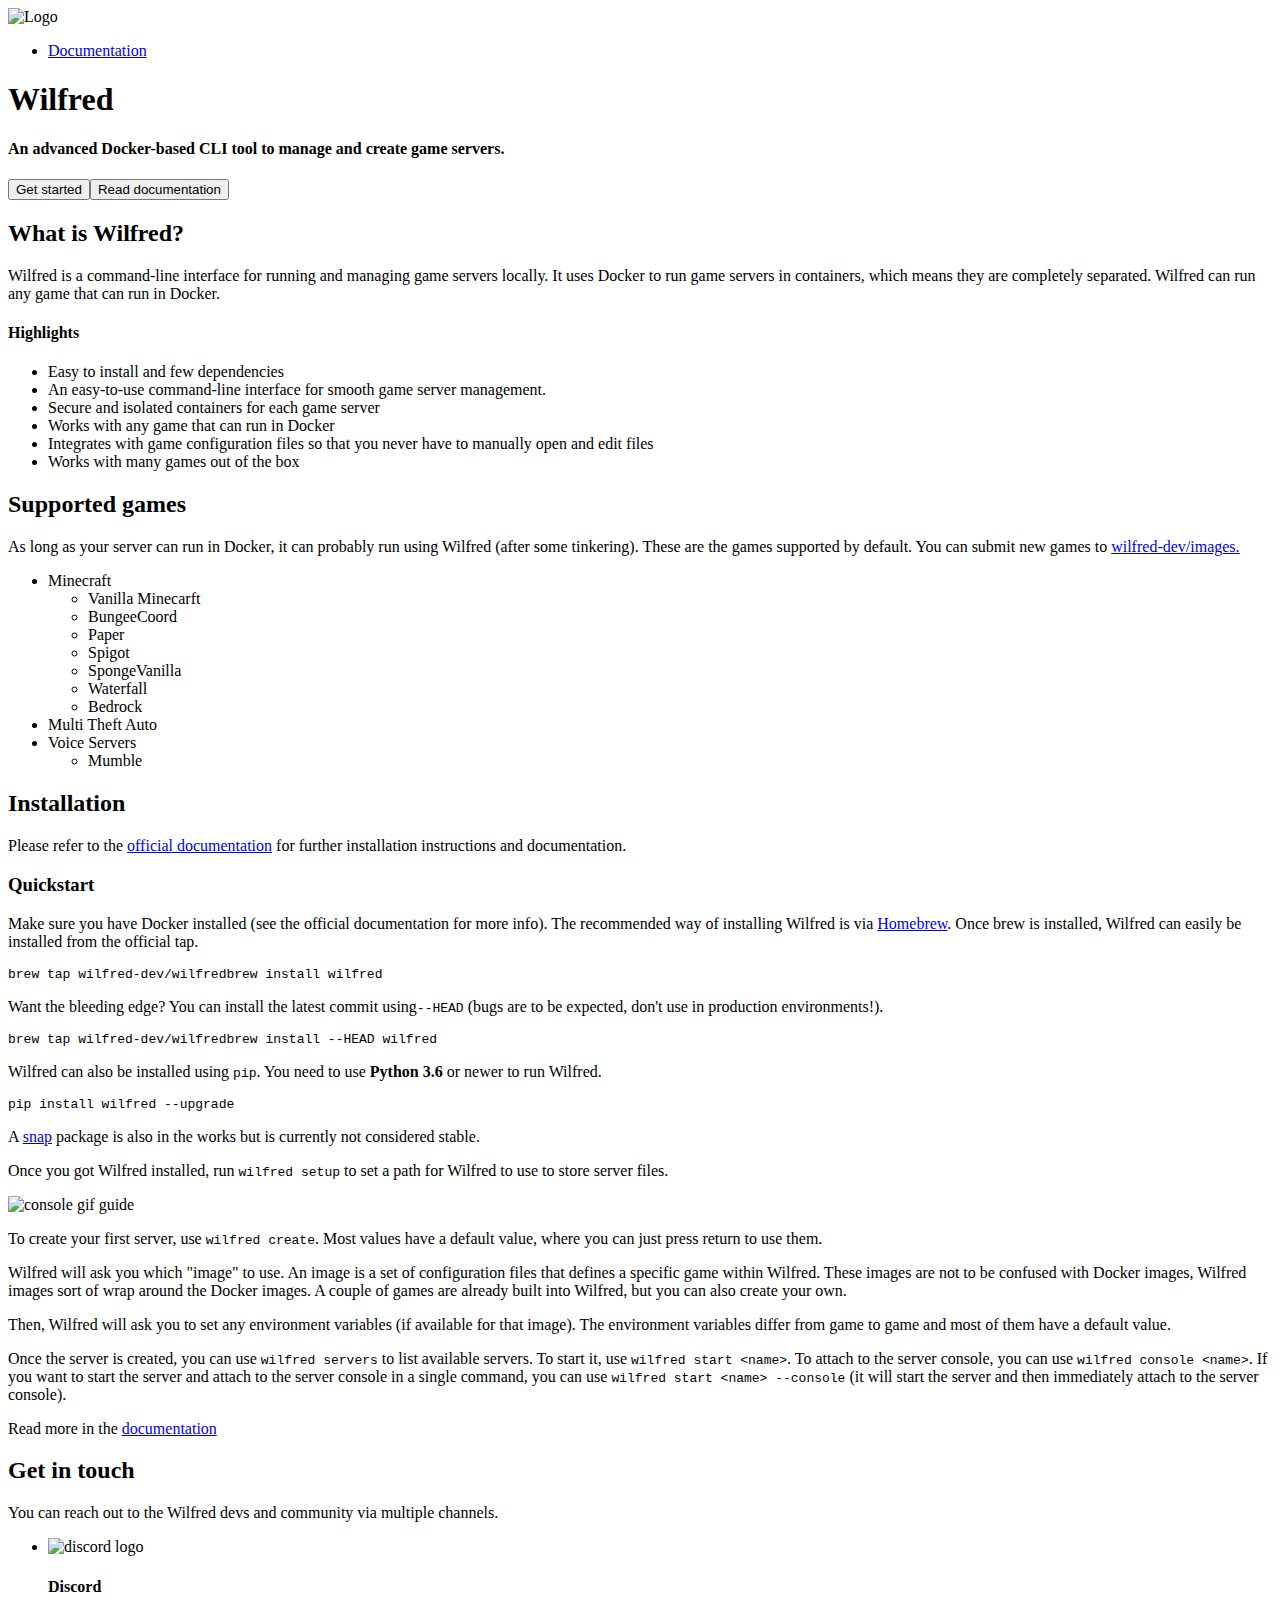
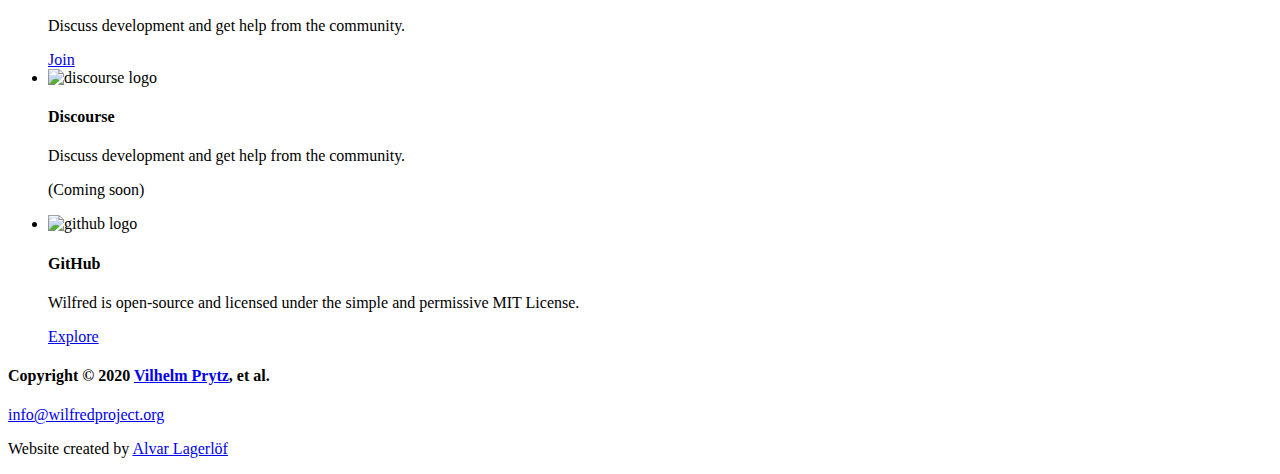
==== index.html @ 5f538dd9 "Deploy wilfredproject.org to github.com/wilfred-dev/wilfredproject.github.io.git:master" ====
<!DOCTYPE html><html lang="en"><head><meta charset="utf-8"><link href="/favicon.ico" rel="icon"><meta content="width=device-width,initial-scale=1" name="viewport"><meta content="#FFFFFF" name="theme-color"><meta content="A CLI for managing game servers using Docker" name="description"><title>Wilfred</title><link href="/static/css/main.e457a7b7.chunk.css" rel="stylesheet"><link href="https://fonts.googleapis.com" rel="preconnect"><link href="https://fonts.gstatic.com" rel="preconnect"><link href="https://raw.githubusercontent.com" rel="preconnect"></head><body><noscript>You need to enable JavaScript to run this app.</noscript><div id="root"><div class="App"><header class="Header"><div class="Spacer"><nav class="Navbar"><img alt="Logo" src="/static/media/logo.596d3326.svg"><ul><li><a href="https://docs.wilfredproject.org/en/latest/">Documentation</a></li></ul></nav><div class="HeaderCenter"><div class="inner"><h1>Wilfred</h1><h4>An advanced Docker-based CLI tool to manage and create game servers.</h4><div class="ButtonGroup"><a href="#get-started"><button class="Button primary">Get started</button></a><a href="https://docs.wilfredproject.org/en/latest/"><button class="Button secondary">Read documentation</button></a></div></div></div></div></header><div class="Content"><div class="Spacer"><h2>What is Wilfred?</h2><p>Wilfred is a command-line interface for running and managing game servers locally. It uses Docker to run game servers in containers, which means they are completely separated. Wilfred can run any game that can run in Docker.</p><h4>Highlights</h4><ul><li>Easy to install and few dependencies</li><li>An easy-to-use command-line interface for smooth game server management.</li><li>Secure and isolated containers for each game server</li><li>Works with any game that can run in Docker</li><li>Integrates with game configuration files so that you never have to manually open and edit files</li><li>Works with many games out of the box</li></ul><h2>Supported games</h2><p>As long as your server can run in Docker, it can probably run using Wilfred (after some tinkering). These are the games supported by default. You can submit new games to <a href="https://github.com/wilfred-dev/images">wilfred-dev/images.</a></p><ul><li>Minecraft<ul><li>Vanilla Minecarft</li><li>BungeeCoord</li><li>Paper</li><li>Spigot</li><li>SpongeVanilla</li><li>Waterfall</li><li>Bedrock</li></ul></li><li>Multi Theft Auto</li><li>Voice Servers<ul><li>Mumble</li></ul></li></ul><h2 id="get-started">Installation</h2><p>Please refer to the <a href="https://docs.wilfredproject.org/en/latest/#installation">official documentation</a> for further installation instructions and documentation.</p><h3>Quickstart</h3><p>Make sure you have Docker installed (see the official documentation for more info). The recommended way of installing Wilfred is via <a href="https://brew.sh/">Homebrew</a>. Once brew is installed, Wilfred can easily be installed from the official tap.</p><pre><code>brew tap wilfred-dev/wilfred</code><code>brew install wilfred</code></pre><p>Want the bleeding edge? You can install the latest commit using<code>--HEAD</code> (bugs are to be expected, don't use in production environments!).</p><pre><code>brew tap wilfred-dev/wilfred</code><code>brew install --HEAD wilfred</code></pre><p>Wilfred can also be installed using <code>pip</code>. You need to use <strong>Python 3.6</strong> or newer to run Wilfred.</p><pre><code>pip install wilfred --upgrade</code></pre><p>A <a href="https://snapcraft.io/wilfred">snap</a> package is also in the works but is currently not considered stable.</p><p>Once you got Wilfred installed, run <code>wilfred setup</code> to set a path for Wilfred to use to store server files.</p><img alt="console gif guide" src="https://raw.githubusercontent.com/wilfred-dev/wilfred/master/docs/quickstart.gif" class="quickstart"><p>To create your first server, use <code>wilfred create</code>. Most values have a default value, where you can just press return to use them.</p><p>Wilfred will ask you which "image" to use. An image is a set of configuration files that defines a specific game within Wilfred. These images are not to be confused with Docker images, Wilfred images sort of wrap around the Docker images. A couple of games are already built into Wilfred, but you can also create your own.</p><p>Then, Wilfred will ask you to set any environment variables (if available for that image). The environment variables differ from game to game and most of them have a default value.</p><p>Once the server is created, you can use <code>wilfred servers</code> to list available servers. To start it, use <code>wilfred start &lt;name></code>. To attach to the server console, you can use <code>wilfred console &lt;name></code>. If you want to start the server and attach to the server console in a single command, you can use <code>wilfred start &lt;name> --console</code> (it will start the server and then immediately attach to the server console).</p><p>Read more in the <a href="https://docs.wilfredproject.org/en/latest/">documentation</a></p></div></div><div class="GetInTouch"><div class="Spacer"><h2>Get in touch</h2><p>You can reach out to the Wilfred devs and community via multiple channels.</p><ul class="grid"><li><img alt="discord logo" src="/static/media/discord.09c992b5.svg"><h4>Discord</h4><p>Discuss development and get help from the community.</p><a href="https://wilfredproject.org/discord">Join</a></li><li><img alt="discourse logo" src="/static/media/discourse.388c6ec4.svg"><h4>Discourse</h4><p>Discuss development and get help from the community.</p><p>(Coming soon)</p></li><li><img alt="github logo" src="/static/media/github.255db585.svg"><h4>GitHub</h4><p>Wilfred is open-source and licensed under the simple and permissive MIT License.</p><a href="https://github.com/wilfred-dev/wilfred">Explore</a></li></ul></div></div><footer class="Footer"><div class="Spacer"><h4>Copyright © 2020 <a href="https://vilhelmprytz.se">Vilhelm Prytz</a>, et al.</h4><a href="mailto:info@wilfredproject.org">info@wilfredproject.org</a><p>Website created by <a href="https://alvar.dev">Alvar Lagerlöf</a></p></div></footer></div></div><script>!function(e){function r(r){for(var n,l,f=r[0],i=r[1],p=r[2],c=0,s=[];c<f.length;c++)l=f[c],Object.prototype.hasOwnProperty.call(o,l)&&o[l]&&s.push(o[l][0]),o[l]=0;for(n in i)Object.prototype.hasOwnProperty.call(i,n)&&(e[n]=i[n]);for(a&&a(r);s.length;)s.shift()();return u.push.apply(u,p||[]),t()}function t(){for(var e,r=0;r<u.length;r++){for(var t=u[r],n=!0,f=1;f<t.length;f++){var i=t[f];0!==o[i]&&(n=!1)}n&&(u.splice(r--,1),e=l(l.s=t[0]))}return e}var n={},o={1:0},u=[];function l(r){if(n[r])return n[r].exports;var t=n[r]={i:r,l:!1,exports:{}};return e[r].call(t.exports,t,t.exports,l),t.l=!0,t.exports}l.m=e,l.c=n,l.d=function(e,r,t){l.o(e,r)||Object.defineProperty(e,r,{enumerable:!0,get:t})},l.r=function(e){"undefined"!=typeof Symbol&&Symbol.toStringTag&&Object.defineProperty(e,Symbol.toStringTag,{value:"Module"}),Object.defineProperty(e,"__esModule",{value:!0})},l.t=function(e,r){if(1&r&&(e=l(e)),8&r)return e;if(4&r&&"object"==typeof e&&e&&e.__esModule)return e;var t=Object.create(null);if(l.r(t),Object.defineProperty(t,"default",{enumerable:!0,value:e}),2&r&&"string"!=typeof e)for(var n in e)l.d(t,n,function(r){return e[r]}.bind(null,n));return t},l.n=function(e){var r=e&&e.__esModule?function(){return e.default}:function(){return e};return l.d(r,"a",r),r},l.o=function(e,r){return Object.prototype.hasOwnProperty.call(e,r)},l.p="/";var f=this["webpackJsonpwilfredproject.org"]=this["webpackJsonpwilfredproject.org"]||[],i=f.push.bind(f);f.push=r,f=f.slice();for(var p=0;p<f.length;p++)r(f[p]);var a=i;t()}([])</script><script src="/static/js/2.6319f559.chunk.js"></script><script src="/static/js/main.b9bd466b.chunk.js"></script></body></html>
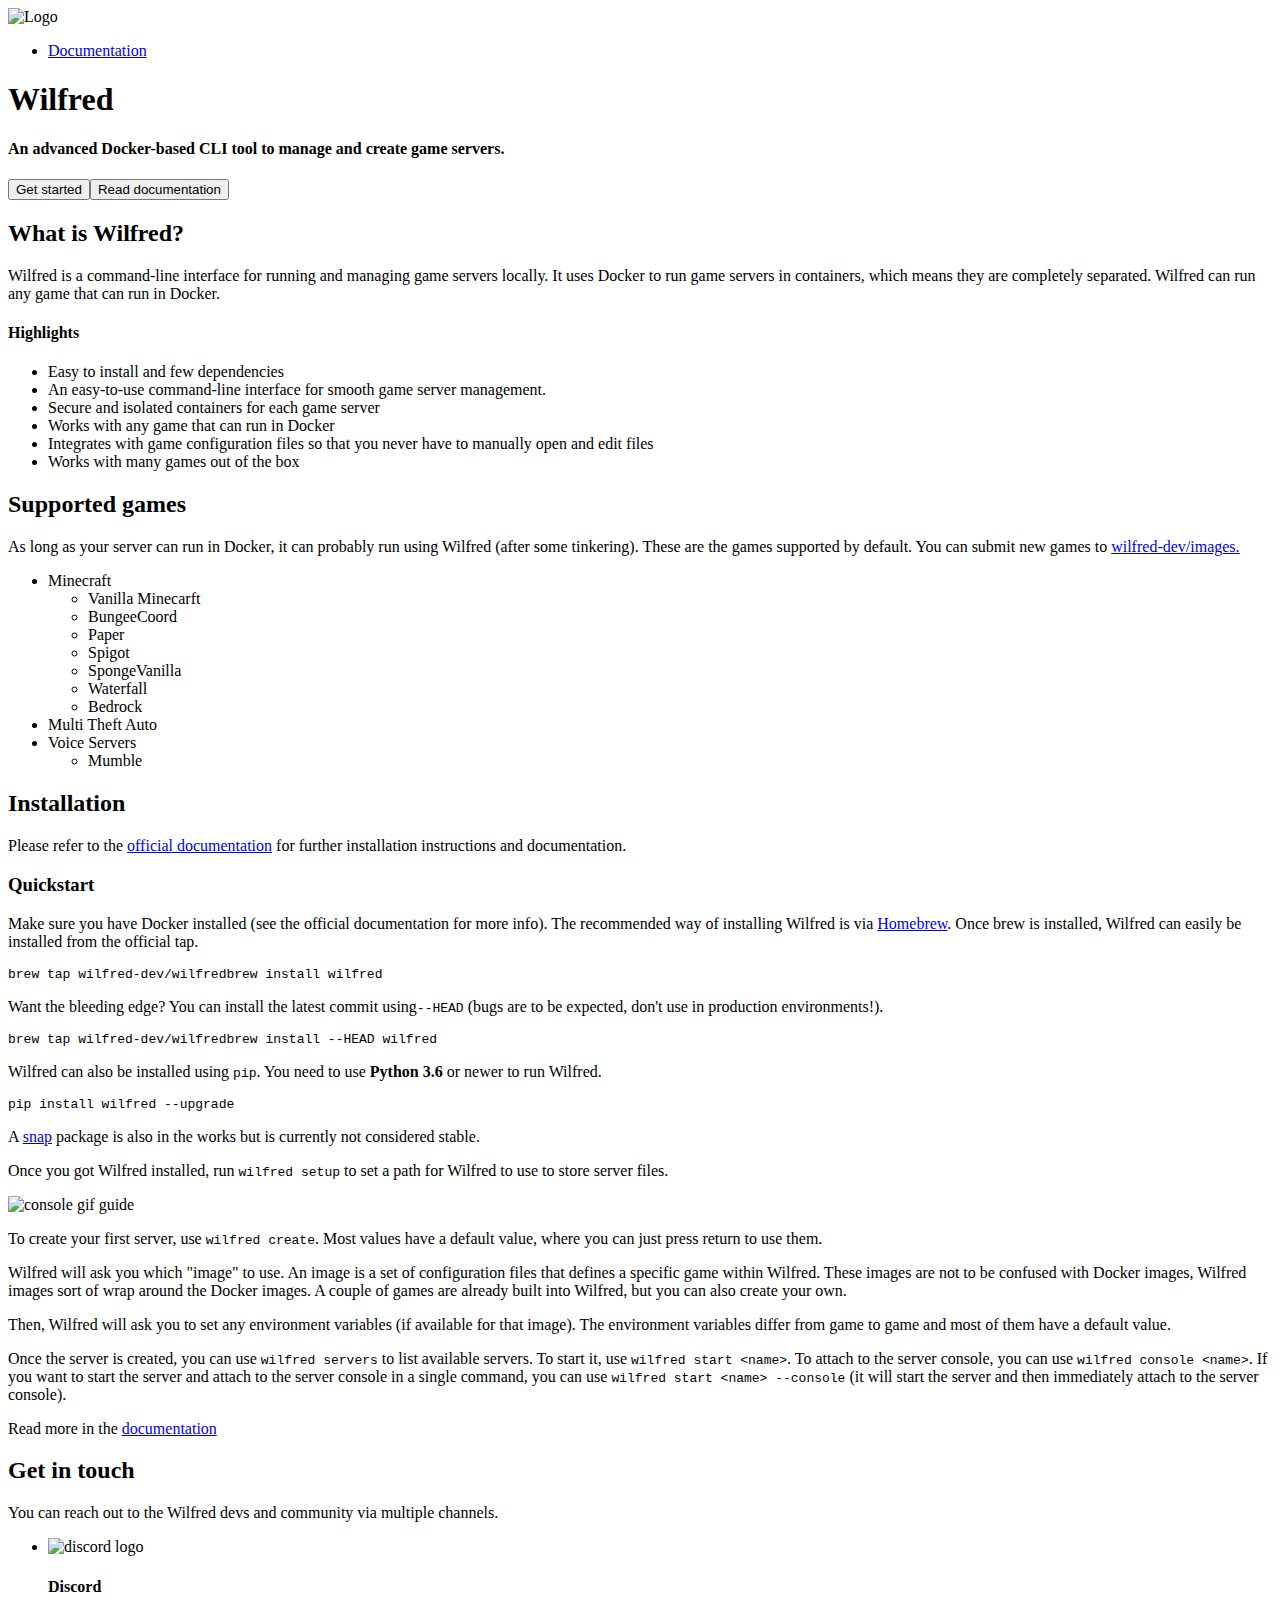
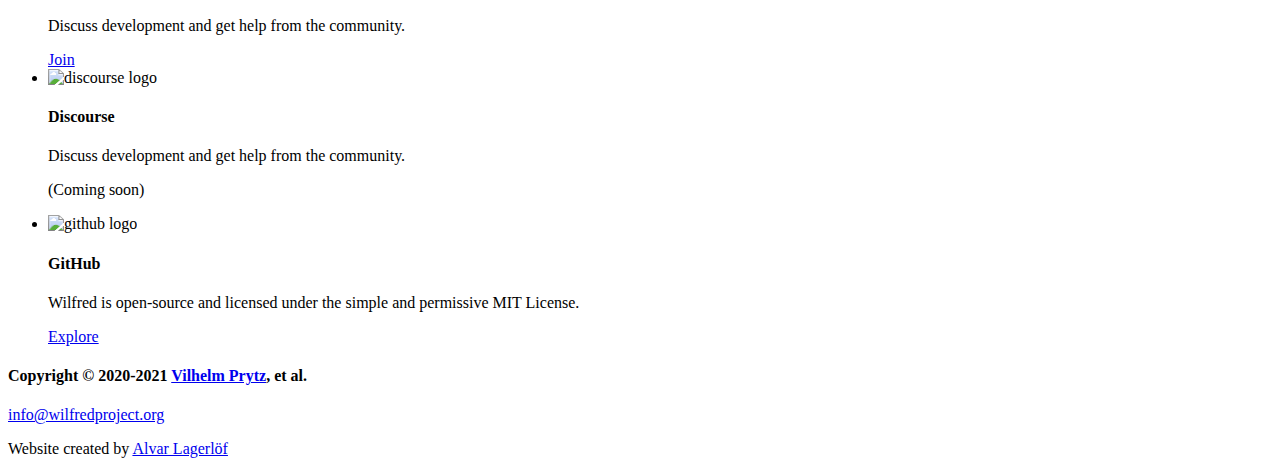
==== commit 26bf900f: "Deploy wilfredproject.org to github.com/wilfred-dev/wilfredproject.github.io.git:master" ====
--- a/index.html
+++ b/index.html
@@ -1 +1 @@
-<!DOCTYPE html><html lang="en"><head><meta charset="utf-8"><link href="/favicon.ico" rel="icon"><meta content="width=device-width,initial-scale=1" name="viewport"><meta content="#FFFFFF" name="theme-color"><meta content="A CLI for managing game servers using Docker" name="description"><title>Wilfred</title><link href="/static/css/main.e457a7b7.chunk.css" rel="stylesheet"><link href="https://fonts.googleapis.com" rel="preconnect"><link href="https://fonts.gstatic.com" rel="preconnect"><link href="https://raw.githubusercontent.com" rel="preconnect"></head><body><noscript>You need to enable JavaScript to run this app.</noscript><div id="root"><div class="App"><header class="Header"><div class="Spacer"><nav class="Navbar"><img alt="Logo" src="/static/media/logo.596d3326.svg"><ul><li><a href="https://docs.wilfredproject.org/en/latest/">Documentation</a></li></ul></nav><div class="HeaderCenter"><div class="inner"><h1>Wilfred</h1><h4>An advanced Docker-based CLI tool to manage and create game servers.</h4><div class="ButtonGroup"><a href="#get-started"><button class="Button primary">Get started</button></a><a href="https://docs.wilfredproject.org/en/latest/"><button class="Button secondary">Read documentation</button></a></div></div></div></div></header><div class="Content"><div class="Spacer"><h2>What is Wilfred?</h2><p>Wilfred is a command-line interface for running and managing game servers locally. It uses Docker to run game servers in containers, which means they are completely separated. Wilfred can run any game that can run in Docker.</p><h4>Highlights</h4><ul><li>Easy to install and few dependencies</li><li>An easy-to-use command-line interface for smooth game server management.</li><li>Secure and isolated containers for each game server</li><li>Works with any game that can run in Docker</li><li>Integrates with game configuration files so that you never have to manually open and edit files</li><li>Works with many games out of the box</li></ul><h2>Supported games</h2><p>As long as your server can run in Docker, it can probably run using Wilfred (after some tinkering). These are the games supported by default. You can submit new games to <a href="https://github.com/wilfred-dev/images">wilfred-dev/images.</a></p><ul><li>Minecraft<ul><li>Vanilla Minecarft</li><li>BungeeCoord</li><li>Paper</li><li>Spigot</li><li>SpongeVanilla</li><li>Waterfall</li><li>Bedrock</li></ul></li><li>Multi Theft Auto</li><li>Voice Servers<ul><li>Mumble</li></ul></li></ul><h2 id="get-started">Installation</h2><p>Please refer to the <a href="https://docs.wilfredproject.org/en/latest/#installation">official documentation</a> for further installation instructions and documentation.</p><h3>Quickstart</h3><p>Make sure you have Docker installed (see the official documentation for more info). The recommended way of installing Wilfred is via <a href="https://brew.sh/">Homebrew</a>. Once brew is installed, Wilfred can easily be installed from the official tap.</p><pre><code>brew tap wilfred-dev/wilfred</code><code>brew install wilfred</code></pre><p>Want the bleeding edge? You can install the latest commit using<code>--HEAD</code> (bugs are to be expected, don't use in production environments!).</p><pre><code>brew tap wilfred-dev/wilfred</code><code>brew install --HEAD wilfred</code></pre><p>Wilfred can also be installed using <code>pip</code>. You need to use <strong>Python 3.6</strong> or newer to run Wilfred.</p><pre><code>pip install wilfred --upgrade</code></pre><p>A <a href="https://snapcraft.io/wilfred">snap</a> package is also in the works but is currently not considered stable.</p><p>Once you got Wilfred installed, run <code>wilfred setup</code> to set a path for Wilfred to use to store server files.</p><img alt="console gif guide" src="https://raw.githubusercontent.com/wilfred-dev/wilfred/master/docs/quickstart.gif" class="quickstart"><p>To create your first server, use <code>wilfred create</code>. Most values have a default value, where you can just press return to use them.</p><p>Wilfred will ask you which "image" to use. An image is a set of configuration files that defines a specific game within Wilfred. These images are not to be confused with Docker images, Wilfred images sort of wrap around the Docker images. A couple of games are already built into Wilfred, but you can also create your own.</p><p>Then, Wilfred will ask you to set any environment variables (if available for that image). The environment variables differ from game to game and most of them have a default value.</p><p>Once the server is created, you can use <code>wilfred servers</code> to list available servers. To start it, use <code>wilfred start &lt;name></code>. To attach to the server console, you can use <code>wilfred console &lt;name></code>. If you want to start the server and attach to the server console in a single command, you can use <code>wilfred start &lt;name> --console</code> (it will start the server and then immediately attach to the server console).</p><p>Read more in the <a href="https://docs.wilfredproject.org/en/latest/">documentation</a></p></div></div><div class="GetInTouch"><div class="Spacer"><h2>Get in touch</h2><p>You can reach out to the Wilfred devs and community via multiple channels.</p><ul class="grid"><li><img alt="discord logo" src="/static/media/discord.09c992b5.svg"><h4>Discord</h4><p>Discuss development and get help from the community.</p><a href="https://wilfredproject.org/discord">Join</a></li><li><img alt="discourse logo" src="/static/media/discourse.388c6ec4.svg"><h4>Discourse</h4><p>Discuss development and get help from the community.</p><p>(Coming soon)</p></li><li><img alt="github logo" src="/static/media/github.255db585.svg"><h4>GitHub</h4><p>Wilfred is open-source and licensed under the simple and permissive MIT License.</p><a href="https://github.com/wilfred-dev/wilfred">Explore</a></li></ul></div></div><footer class="Footer"><div class="Spacer"><h4>Copyright © 2020 <a href="https://vilhelmprytz.se">Vilhelm Prytz</a>, et al.</h4><a href="mailto:info@wilfredproject.org">info@wilfredproject.org</a><p>Website created by <a href="https://alvar.dev">Alvar Lagerlöf</a></p></div></footer></div></div><script>!function(e){function r(r){for(var n,l,f=r[0],i=r[1],p=r[2],c=0,s=[];c<f.length;c++)l=f[c],Object.prototype.hasOwnProperty.call(o,l)&&o[l]&&s.push(o[l][0]),o[l]=0;for(n in i)Object.prototype.hasOwnProperty.call(i,n)&&(e[n]=i[n]);for(a&&a(r);s.length;)s.shift()();return u.push.apply(u,p||[]),t()}function t(){for(var e,r=0;r<u.length;r++){for(var t=u[r],n=!0,f=1;f<t.length;f++){var i=t[f];0!==o[i]&&(n=!1)}n&&(u.splice(r--,1),e=l(l.s=t[0]))}return e}var n={},o={1:0},u=[];function l(r){if(n[r])return n[r].exports;var t=n[r]={i:r,l:!1,exports:{}};return e[r].call(t.exports,t,t.exports,l),t.l=!0,t.exports}l.m=e,l.c=n,l.d=function(e,r,t){l.o(e,r)||Object.defineProperty(e,r,{enumerable:!0,get:t})},l.r=function(e){"undefined"!=typeof Symbol&&Symbol.toStringTag&&Object.defineProperty(e,Symbol.toStringTag,{value:"Module"}),Object.defineProperty(e,"__esModule",{value:!0})},l.t=function(e,r){if(1&r&&(e=l(e)),8&r)return e;if(4&r&&"object"==typeof e&&e&&e.__esModule)return e;var t=Object.create(null);if(l.r(t),Object.defineProperty(t,"default",{enumerable:!0,value:e}),2&r&&"string"!=typeof e)for(var n in e)l.d(t,n,function(r){return e[r]}.bind(null,n));return t},l.n=function(e){var r=e&&e.__esModule?function(){return e.default}:function(){return e};return l.d(r,"a",r),r},l.o=function(e,r){return Object.prototype.hasOwnProperty.call(e,r)},l.p="/";var f=this["webpackJsonpwilfredproject.org"]=this["webpackJsonpwilfredproject.org"]||[],i=f.push.bind(f);f.push=r,f=f.slice();for(var p=0;p<f.length;p++)r(f[p]);var a=i;t()}([])</script><script src="/static/js/2.6319f559.chunk.js"></script><script src="/static/js/main.b9bd466b.chunk.js"></script></body></html>+<!DOCTYPE html><html lang="en"><head><meta charset="utf-8"><link href="/favicon.ico" rel="icon"><meta content="width=device-width,initial-scale=1" name="viewport"><meta content="#FFFFFF" name="theme-color"><meta content="A CLI for managing game servers using Docker" name="description"><title>Wilfred</title><link href="/static/css/main.e457a7b7.chunk.css" rel="stylesheet"><link href="https://fonts.googleapis.com" rel="preconnect"><link href="https://fonts.gstatic.com" rel="preconnect"><link href="https://raw.githubusercontent.com" rel="preconnect"></head><body><noscript>You need to enable JavaScript to run this app.</noscript><div id="root"><div class="App"><header class="Header"><div class="Spacer"><nav class="Navbar"><img alt="Logo" src="/static/media/logo.596d3326.svg"><ul><li><a href="https://docs.wilfredproject.org/en/latest/">Documentation</a></li></ul></nav><div class="HeaderCenter"><div class="inner"><h1>Wilfred</h1><h4>An advanced Docker-based CLI tool to manage and create game servers.</h4><div class="ButtonGroup"><a href="#get-started"><button class="Button primary">Get started</button></a><a href="https://docs.wilfredproject.org/en/latest/"><button class="Button secondary">Read documentation</button></a></div></div></div></div></header><div class="Content"><div class="Spacer"><h2>What is Wilfred?</h2><p>Wilfred is a command-line interface for running and managing game servers locally. It uses Docker to run game servers in containers, which means they are completely separated. Wilfred can run any game that can run in Docker.</p><h4>Highlights</h4><ul><li>Easy to install and few dependencies</li><li>An easy-to-use command-line interface for smooth game server management.</li><li>Secure and isolated containers for each game server</li><li>Works with any game that can run in Docker</li><li>Integrates with game configuration files so that you never have to manually open and edit files</li><li>Works with many games out of the box</li></ul><h2>Supported games</h2><p>As long as your server can run in Docker, it can probably run using Wilfred (after some tinkering). These are the games supported by default. You can submit new games to <a href="https://github.com/wilfred-dev/images">wilfred-dev/images.</a></p><ul><li>Minecraft<ul><li>Vanilla Minecarft</li><li>BungeeCoord</li><li>Paper</li><li>Spigot</li><li>SpongeVanilla</li><li>Waterfall</li><li>Bedrock</li></ul></li><li>Multi Theft Auto</li><li>Voice Servers<ul><li>Mumble</li></ul></li></ul><h2 id="get-started">Installation</h2><p>Please refer to the <a href="https://docs.wilfredproject.org/en/latest/#installation">official documentation</a> for further installation instructions and documentation.</p><h3>Quickstart</h3><p>Make sure you have Docker installed (see the official documentation for more info). The recommended way of installing Wilfred is via <a href="https://brew.sh/">Homebrew</a>. Once brew is installed, Wilfred can easily be installed from the official tap.</p><pre><code>brew tap wilfred-dev/wilfred</code><code>brew install wilfred</code></pre><p>Want the bleeding edge? You can install the latest commit using<code>--HEAD</code> (bugs are to be expected, don't use in production environments!).</p><pre><code>brew tap wilfred-dev/wilfred</code><code>brew install --HEAD wilfred</code></pre><p>Wilfred can also be installed using <code>pip</code>. You need to use <strong>Python 3.6</strong> or newer to run Wilfred.</p><pre><code>pip install wilfred --upgrade</code></pre><p>A <a href="https://snapcraft.io/wilfred">snap</a> package is also in the works but is currently not considered stable.</p><p>Once you got Wilfred installed, run <code>wilfred setup</code> to set a path for Wilfred to use to store server files.</p><img alt="console gif guide" src="https://raw.githubusercontent.com/wilfred-dev/wilfred/master/docs/quickstart.gif" class="quickstart"><p>To create your first server, use <code>wilfred create</code>. Most values have a default value, where you can just press return to use them.</p><p>Wilfred will ask you which "image" to use. An image is a set of configuration files that defines a specific game within Wilfred. These images are not to be confused with Docker images, Wilfred images sort of wrap around the Docker images. A couple of games are already built into Wilfred, but you can also create your own.</p><p>Then, Wilfred will ask you to set any environment variables (if available for that image). The environment variables differ from game to game and most of them have a default value.</p><p>Once the server is created, you can use <code>wilfred servers</code> to list available servers. To start it, use <code>wilfred start &lt;name></code>. To attach to the server console, you can use <code>wilfred console &lt;name></code>. If you want to start the server and attach to the server console in a single command, you can use <code>wilfred start &lt;name> --console</code> (it will start the server and then immediately attach to the server console).</p><p>Read more in the <a href="https://docs.wilfredproject.org/en/latest/">documentation</a></p></div></div><div class="GetInTouch"><div class="Spacer"><h2>Get in touch</h2><p>You can reach out to the Wilfred devs and community via multiple channels.</p><ul class="grid"><li><img alt="discord logo" src="/static/media/discord.09c992b5.svg"><h4>Discord</h4><p>Discuss development and get help from the community.</p><a href="https://wilfredproject.org/discord">Join</a></li><li><img alt="discourse logo" src="/static/media/discourse.388c6ec4.svg"><h4>Discourse</h4><p>Discuss development and get help from the community.</p><p>(Coming soon)</p></li><li><img alt="github logo" src="/static/media/github.255db585.svg"><h4>GitHub</h4><p>Wilfred is open-source and licensed under the simple and permissive MIT License.</p><a href="https://github.com/wilfred-dev/wilfred">Explore</a></li></ul></div></div><footer class="Footer"><div class="Spacer"><h4>Copyright © 2020-2021 <a href="https://vilhelmprytz.se">Vilhelm Prytz</a>, et al.</h4><a href="mailto:info@wilfredproject.org">info@wilfredproject.org</a><p>Website created by <a href="https://alvar.dev">Alvar Lagerlöf</a></p></div></footer></div></div><script>!function(e){function r(r){for(var n,l,f=r[0],i=r[1],p=r[2],c=0,s=[];c<f.length;c++)l=f[c],Object.prototype.hasOwnProperty.call(o,l)&&o[l]&&s.push(o[l][0]),o[l]=0;for(n in i)Object.prototype.hasOwnProperty.call(i,n)&&(e[n]=i[n]);for(a&&a(r);s.length;)s.shift()();return u.push.apply(u,p||[]),t()}function t(){for(var e,r=0;r<u.length;r++){for(var t=u[r],n=!0,f=1;f<t.length;f++){var i=t[f];0!==o[i]&&(n=!1)}n&&(u.splice(r--,1),e=l(l.s=t[0]))}return e}var n={},o={1:0},u=[];function l(r){if(n[r])return n[r].exports;var t=n[r]={i:r,l:!1,exports:{}};return e[r].call(t.exports,t,t.exports,l),t.l=!0,t.exports}l.m=e,l.c=n,l.d=function(e,r,t){l.o(e,r)||Object.defineProperty(e,r,{enumerable:!0,get:t})},l.r=function(e){"undefined"!=typeof Symbol&&Symbol.toStringTag&&Object.defineProperty(e,Symbol.toStringTag,{value:"Module"}),Object.defineProperty(e,"__esModule",{value:!0})},l.t=function(e,r){if(1&r&&(e=l(e)),8&r)return e;if(4&r&&"object"==typeof e&&e&&e.__esModule)return e;var t=Object.create(null);if(l.r(t),Object.defineProperty(t,"default",{enumerable:!0,value:e}),2&r&&"string"!=typeof e)for(var n in e)l.d(t,n,function(r){return e[r]}.bind(null,n));return t},l.n=function(e){var r=e&&e.__esModule?function(){return e.default}:function(){return e};return l.d(r,"a",r),r},l.o=function(e,r){return Object.prototype.hasOwnProperty.call(e,r)},l.p="/";var f=this["webpackJsonpwilfredproject.org"]=this["webpackJsonpwilfredproject.org"]||[],i=f.push.bind(f);f.push=r,f=f.slice();for(var p=0;p<f.length;p++)r(f[p]);var a=i;t()}([])</script><script src="/static/js/2.6319f559.chunk.js"></script><script src="/static/js/main.cf1fc92d.chunk.js"></script></body></html>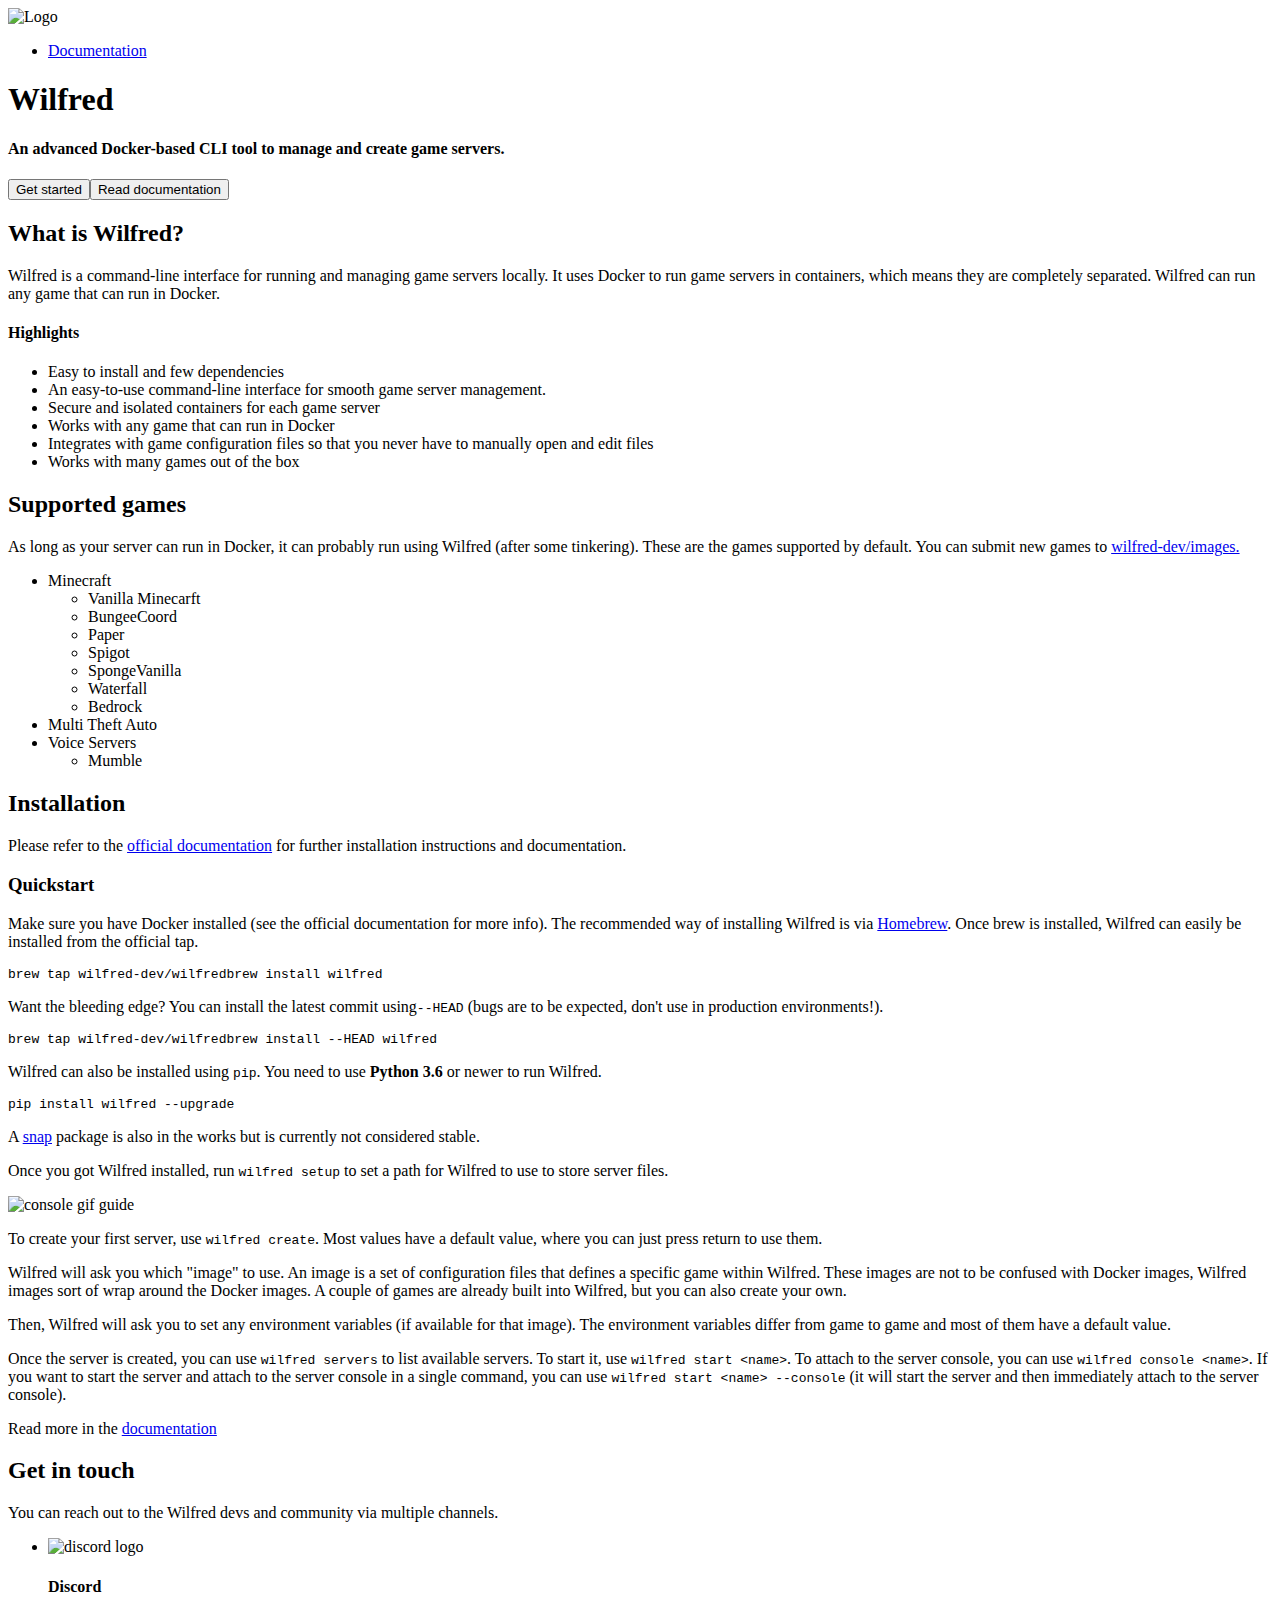
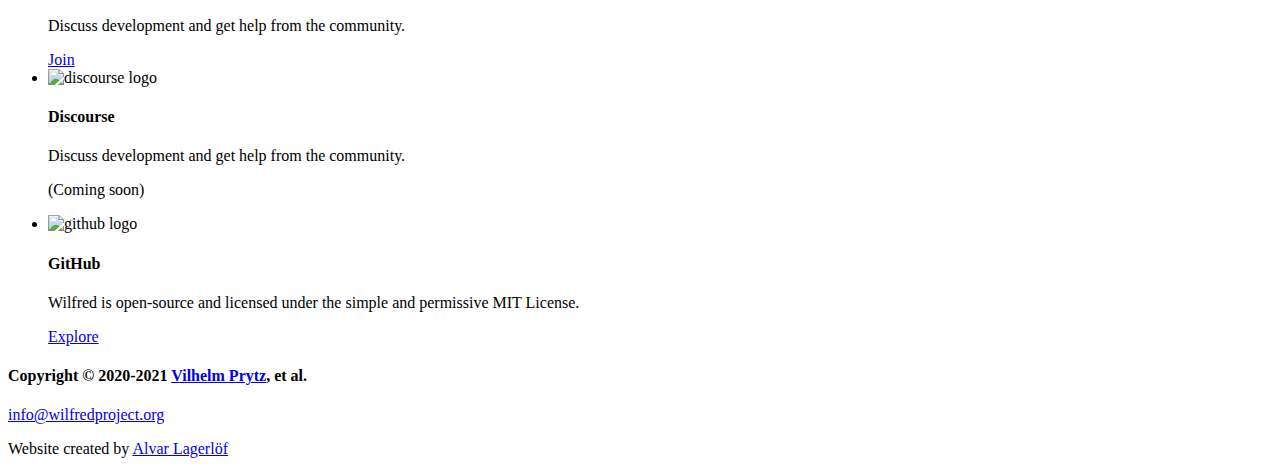
==== commit 5a9e9cd6: "Manual update to https://github.com/wilfred-dev/website/commit/2e3eb4dc2834bfdfdeed30307ee7cc3de1bb5" ====
--- a/index.html
+++ b/index.html
@@ -1 +1 @@
-<!DOCTYPE html><html lang="en"><head><meta charset="utf-8"><link href="/favicon.ico" rel="icon"><meta content="width=device-width,initial-scale=1" name="viewport"><meta content="#FFFFFF" name="theme-color"><meta content="A CLI for managing game servers using Docker" name="description"><title>Wilfred</title><link href="/static/css/main.e457a7b7.chunk.css" rel="stylesheet"><link href="https://fonts.googleapis.com" rel="preconnect"><link href="https://fonts.gstatic.com" rel="preconnect"><link href="https://raw.githubusercontent.com" rel="preconnect"></head><body><noscript>You need to enable JavaScript to run this app.</noscript><div id="root"><div class="App"><header class="Header"><div class="Spacer"><nav class="Navbar"><img alt="Logo" src="/static/media/logo.596d3326.svg"><ul><li><a href="https://docs.wilfredproject.org/en/latest/">Documentation</a></li></ul></nav><div class="HeaderCenter"><div class="inner"><h1>Wilfred</h1><h4>An advanced Docker-based CLI tool to manage and create game servers.</h4><div class="ButtonGroup"><a href="#get-started"><button class="Button primary">Get started</button></a><a href="https://docs.wilfredproject.org/en/latest/"><button class="Button secondary">Read documentation</button></a></div></div></div></div></header><div class="Content"><div class="Spacer"><h2>What is Wilfred?</h2><p>Wilfred is a command-line interface for running and managing game servers locally. It uses Docker to run game servers in containers, which means they are completely separated. Wilfred can run any game that can run in Docker.</p><h4>Highlights</h4><ul><li>Easy to install and few dependencies</li><li>An easy-to-use command-line interface for smooth game server management.</li><li>Secure and isolated containers for each game server</li><li>Works with any game that can run in Docker</li><li>Integrates with game configuration files so that you never have to manually open and edit files</li><li>Works with many games out of the box</li></ul><h2>Supported games</h2><p>As long as your server can run in Docker, it can probably run using Wilfred (after some tinkering). These are the games supported by default. You can submit new games to <a href="https://github.com/wilfred-dev/images">wilfred-dev/images.</a></p><ul><li>Minecraft<ul><li>Vanilla Minecarft</li><li>BungeeCoord</li><li>Paper</li><li>Spigot</li><li>SpongeVanilla</li><li>Waterfall</li><li>Bedrock</li></ul></li><li>Multi Theft Auto</li><li>Voice Servers<ul><li>Mumble</li></ul></li></ul><h2 id="get-started">Installation</h2><p>Please refer to the <a href="https://docs.wilfredproject.org/en/latest/#installation">official documentation</a> for further installation instructions and documentation.</p><h3>Quickstart</h3><p>Make sure you have Docker installed (see the official documentation for more info). The recommended way of installing Wilfred is via <a href="https://brew.sh/">Homebrew</a>. Once brew is installed, Wilfred can easily be installed from the official tap.</p><pre><code>brew tap wilfred-dev/wilfred</code><code>brew install wilfred</code></pre><p>Want the bleeding edge? You can install the latest commit using<code>--HEAD</code> (bugs are to be expected, don't use in production environments!).</p><pre><code>brew tap wilfred-dev/wilfred</code><code>brew install --HEAD wilfred</code></pre><p>Wilfred can also be installed using <code>pip</code>. You need to use <strong>Python 3.6</strong> or newer to run Wilfred.</p><pre><code>pip install wilfred --upgrade</code></pre><p>A <a href="https://snapcraft.io/wilfred">snap</a> package is also in the works but is currently not considered stable.</p><p>Once you got Wilfred installed, run <code>wilfred setup</code> to set a path for Wilfred to use to store server files.</p><img alt="console gif guide" src="https://raw.githubusercontent.com/wilfred-dev/wilfred/master/docs/quickstart.gif" class="quickstart"><p>To create your first server, use <code>wilfred create</code>. Most values have a default value, where you can just press return to use them.</p><p>Wilfred will ask you which "image" to use. An image is a set of configuration files that defines a specific game within Wilfred. These images are not to be confused with Docker images, Wilfred images sort of wrap around the Docker images. A couple of games are already built into Wilfred, but you can also create your own.</p><p>Then, Wilfred will ask you to set any environment variables (if available for that image). The environment variables differ from game to game and most of them have a default value.</p><p>Once the server is created, you can use <code>wilfred servers</code> to list available servers. To start it, use <code>wilfred start &lt;name></code>. To attach to the server console, you can use <code>wilfred console &lt;name></code>. If you want to start the server and attach to the server console in a single command, you can use <code>wilfred start &lt;name> --console</code> (it will start the server and then immediately attach to the server console).</p><p>Read more in the <a href="https://docs.wilfredproject.org/en/latest/">documentation</a></p></div></div><div class="GetInTouch"><div class="Spacer"><h2>Get in touch</h2><p>You can reach out to the Wilfred devs and community via multiple channels.</p><ul class="grid"><li><img alt="discord logo" src="/static/media/discord.09c992b5.svg"><h4>Discord</h4><p>Discuss development and get help from the community.</p><a href="https://wilfredproject.org/discord">Join</a></li><li><img alt="discourse logo" src="/static/media/discourse.388c6ec4.svg"><h4>Discourse</h4><p>Discuss development and get help from the community.</p><p>(Coming soon)</p></li><li><img alt="github logo" src="/static/media/github.255db585.svg"><h4>GitHub</h4><p>Wilfred is open-source and licensed under the simple and permissive MIT License.</p><a href="https://github.com/wilfred-dev/wilfred">Explore</a></li></ul></div></div><footer class="Footer"><div class="Spacer"><h4>Copyright © 2020-2021 <a href="https://vilhelmprytz.se">Vilhelm Prytz</a>, et al.</h4><a href="mailto:info@wilfredproject.org">info@wilfredproject.org</a><p>Website created by <a href="https://alvar.dev">Alvar Lagerlöf</a></p></div></footer></div></div><script>!function(e){function r(r){for(var n,l,f=r[0],i=r[1],p=r[2],c=0,s=[];c<f.length;c++)l=f[c],Object.prototype.hasOwnProperty.call(o,l)&&o[l]&&s.push(o[l][0]),o[l]=0;for(n in i)Object.prototype.hasOwnProperty.call(i,n)&&(e[n]=i[n]);for(a&&a(r);s.length;)s.shift()();return u.push.apply(u,p||[]),t()}function t(){for(var e,r=0;r<u.length;r++){for(var t=u[r],n=!0,f=1;f<t.length;f++){var i=t[f];0!==o[i]&&(n=!1)}n&&(u.splice(r--,1),e=l(l.s=t[0]))}return e}var n={},o={1:0},u=[];function l(r){if(n[r])return n[r].exports;var t=n[r]={i:r,l:!1,exports:{}};return e[r].call(t.exports,t,t.exports,l),t.l=!0,t.exports}l.m=e,l.c=n,l.d=function(e,r,t){l.o(e,r)||Object.defineProperty(e,r,{enumerable:!0,get:t})},l.r=function(e){"undefined"!=typeof Symbol&&Symbol.toStringTag&&Object.defineProperty(e,Symbol.toStringTag,{value:"Module"}),Object.defineProperty(e,"__esModule",{value:!0})},l.t=function(e,r){if(1&r&&(e=l(e)),8&r)return e;if(4&r&&"object"==typeof e&&e&&e.__esModule)return e;var t=Object.create(null);if(l.r(t),Object.defineProperty(t,"default",{enumerable:!0,value:e}),2&r&&"string"!=typeof e)for(var n in e)l.d(t,n,function(r){return e[r]}.bind(null,n));return t},l.n=function(e){var r=e&&e.__esModule?function(){return e.default}:function(){return e};return l.d(r,"a",r),r},l.o=function(e,r){return Object.prototype.hasOwnProperty.call(e,r)},l.p="/";var f=this["webpackJsonpwilfredproject.org"]=this["webpackJsonpwilfredproject.org"]||[],i=f.push.bind(f);f.push=r,f=f.slice();for(var p=0;p<f.length;p++)r(f[p]);var a=i;t()}([])</script><script src="/static/js/2.6319f559.chunk.js"></script><script src="/static/js/main.cf1fc92d.chunk.js"></script></body></html>+<!DOCTYPE html><html lang="en"><head><meta charset="utf-8"><link href="/favicon.ico" rel="icon"><meta content="width=device-width,initial-scale=1" name="viewport"><meta content="#FFFFFF" name="theme-color"><meta content="A CLI for managing game servers using Docker" name="description"><title>Wilfred</title><link href="/static/css/main.fc38490e.chunk.css" rel="stylesheet"><link href="https://fonts.googleapis.com" rel="preconnect"><link href="https://fonts.gstatic.com" rel="preconnect"><link href="https://raw.githubusercontent.com" rel="preconnect"></head><body><noscript>You need to enable JavaScript to run this app.</noscript><div id="root"><div class="App"><header class="Header"><div class="Spacer"><nav class="Navbar"><img alt="Logo" src="/static/media/logo.596d3326.svg"><ul><li><a href="https://docs.wilfredproject.org/en/latest/">Documentation</a></li></ul></nav><div class="HeaderCenter"><div class="inner"><h1>Wilfred</h1><h4>An advanced Docker-based CLI tool to manage and create game servers.</h4><div class="ButtonGroup"><a href="#get-started"><button class="Button primary">Get started</button></a><a href="https://docs.wilfredproject.org/en/latest/"><button class="Button secondary">Read documentation</button></a></div></div></div></div></header><div class="Content"><div class="Spacer"><h2>What is Wilfred?</h2><p>Wilfred is a command-line interface for running and managing game servers locally. It uses Docker to run game servers in containers, which means they are completely separated. Wilfred can run any game that can run in Docker.</p><h4>Highlights</h4><ul><li>Easy to install and few dependencies</li><li>An easy-to-use command-line interface for smooth game server management.</li><li>Secure and isolated containers for each game server</li><li>Works with any game that can run in Docker</li><li>Integrates with game configuration files so that you never have to manually open and edit files</li><li>Works with many games out of the box</li></ul><h2>Supported games</h2><p>As long as your server can run in Docker, it can probably run using Wilfred (after some tinkering). These are the games supported by default. You can submit new games to <a href="https://github.com/wilfred-dev/images">wilfred-dev/images.</a></p><ul><li>Minecraft<ul><li>Vanilla Minecarft</li><li>BungeeCoord</li><li>Paper</li><li>Spigot</li><li>SpongeVanilla</li><li>Waterfall</li><li>Bedrock</li></ul></li><li>Multi Theft Auto</li><li>Voice Servers<ul><li>Mumble</li></ul></li></ul><h2 id="get-started">Installation</h2><p>Please refer to the <a href="https://docs.wilfredproject.org/en/latest/#installation">official documentation</a> for further installation instructions and documentation.</p><h3>Quickstart</h3><p>Make sure you have Docker installed (see the official documentation for more info). The recommended way of installing Wilfred is via <a href="https://brew.sh/">Homebrew</a>. Once brew is installed, Wilfred can easily be installed from the official tap.</p><pre><code>brew tap wilfred-dev/wilfred</code><code>brew install wilfred</code></pre><p>Want the bleeding edge? You can install the latest commit using<code>--HEAD</code> (bugs are to be expected, don't use in production environments!).</p><pre><code>brew tap wilfred-dev/wilfred</code><code>brew install --HEAD wilfred</code></pre><p>Wilfred can also be installed using <code>pip</code>. You need to use <strong>Python 3.6</strong> or newer to run Wilfred.</p><pre><code>pip install wilfred --upgrade</code></pre><p>A <a href="https://snapcraft.io/wilfred">snap</a> package is also in the works but is currently not considered stable.</p><p>Once you got Wilfred installed, run <code>wilfred setup</code> to set a path for Wilfred to use to store server files.</p><img alt="console gif guide" src="https://raw.githubusercontent.com/wilfred-dev/wilfred/master/docs/quickstart.gif" class="quickstart"><p>To create your first server, use <code>wilfred create</code>. Most values have a default value, where you can just press return to use them.</p><p>Wilfred will ask you which "image" to use. An image is a set of configuration files that defines a specific game within Wilfred. These images are not to be confused with Docker images, Wilfred images sort of wrap around the Docker images. A couple of games are already built into Wilfred, but you can also create your own.</p><p>Then, Wilfred will ask you to set any environment variables (if available for that image). The environment variables differ from game to game and most of them have a default value.</p><p>Once the server is created, you can use <code>wilfred servers</code> to list available servers. To start it, use <code>wilfred start &lt;name></code>. To attach to the server console, you can use <code>wilfred console &lt;name></code>. If you want to start the server and attach to the server console in a single command, you can use <code>wilfred start &lt;name> --console</code> (it will start the server and then immediately attach to the server console).</p><p>Read more in the <a href="https://docs.wilfredproject.org/en/latest/">documentation</a></p></div></div><div class="GetInTouch"><div class="Spacer"><h2>Get in touch</h2><p>You can reach out to the Wilfred devs and community via multiple channels.</p><ul class="grid"><li><img alt="discord logo" src="/static/media/discord.09c992b5.svg"><h4>Discord</h4><p>Discuss development and get help from the community.</p><a href="https://wilfredproject.org/discord">Join</a></li><li><img alt="discourse logo" src="/static/media/discourse.388c6ec4.svg"><h4>Discourse</h4><p>Discuss development and get help from the community.</p><p>(Coming soon)</p></li><li><img alt="github logo" src="/static/media/github.255db585.svg"><h4>GitHub</h4><p>Wilfred is open-source and licensed under the simple and permissive MIT License.</p><a href="https://github.com/wilfred-dev/wilfred">Explore</a></li></ul></div></div><footer class="Footer"><div class="Spacer"><h4>Copyright © 2020-2021 <a href="https://vilhelmprytz.se">Vilhelm Prytz</a>, et al.</h4><a href="mailto:info@wilfredproject.org">info@wilfredproject.org</a><p>Website created by <a href="https://alvar.dev?utm_source=wilfredproject.org">Alvar Lagerlöf</a></p></div></footer></div></div><script>!function(e){function r(r){for(var n,l,f=r[0],i=r[1],p=r[2],c=0,s=[];c<f.length;c++)l=f[c],Object.prototype.hasOwnProperty.call(o,l)&&o[l]&&s.push(o[l][0]),o[l]=0;for(n in i)Object.prototype.hasOwnProperty.call(i,n)&&(e[n]=i[n]);for(a&&a(r);s.length;)s.shift()();return u.push.apply(u,p||[]),t()}function t(){for(var e,r=0;r<u.length;r++){for(var t=u[r],n=!0,f=1;f<t.length;f++){var i=t[f];0!==o[i]&&(n=!1)}n&&(u.splice(r--,1),e=l(l.s=t[0]))}return e}var n={},o={1:0},u=[];function l(r){if(n[r])return n[r].exports;var t=n[r]={i:r,l:!1,exports:{}};return e[r].call(t.exports,t,t.exports,l),t.l=!0,t.exports}l.m=e,l.c=n,l.d=function(e,r,t){l.o(e,r)||Object.defineProperty(e,r,{enumerable:!0,get:t})},l.r=function(e){"undefined"!=typeof Symbol&&Symbol.toStringTag&&Object.defineProperty(e,Symbol.toStringTag,{value:"Module"}),Object.defineProperty(e,"__esModule",{value:!0})},l.t=function(e,r){if(1&r&&(e=l(e)),8&r)return e;if(4&r&&"object"==typeof e&&e&&e.__esModule)return e;var t=Object.create(null);if(l.r(t),Object.defineProperty(t,"default",{enumerable:!0,value:e}),2&r&&"string"!=typeof e)for(var n in e)l.d(t,n,function(r){return e[r]}.bind(null,n));return t},l.n=function(e){var r=e&&e.__esModule?function(){return e.default}:function(){return e};return l.d(r,"a",r),r},l.o=function(e,r){return Object.prototype.hasOwnProperty.call(e,r)},l.p="/";var f=this["webpackJsonpwilfredproject.org"]=this["webpackJsonpwilfredproject.org"]||[],i=f.push.bind(f);f.push=r,f=f.slice();for(var p=0;p<f.length;p++)r(f[p]);var a=i;t()}([])</script><script src="/static/js/2.871fce64.chunk.js"></script><script src="/static/js/main.10e274cc.chunk.js"></script></body></html>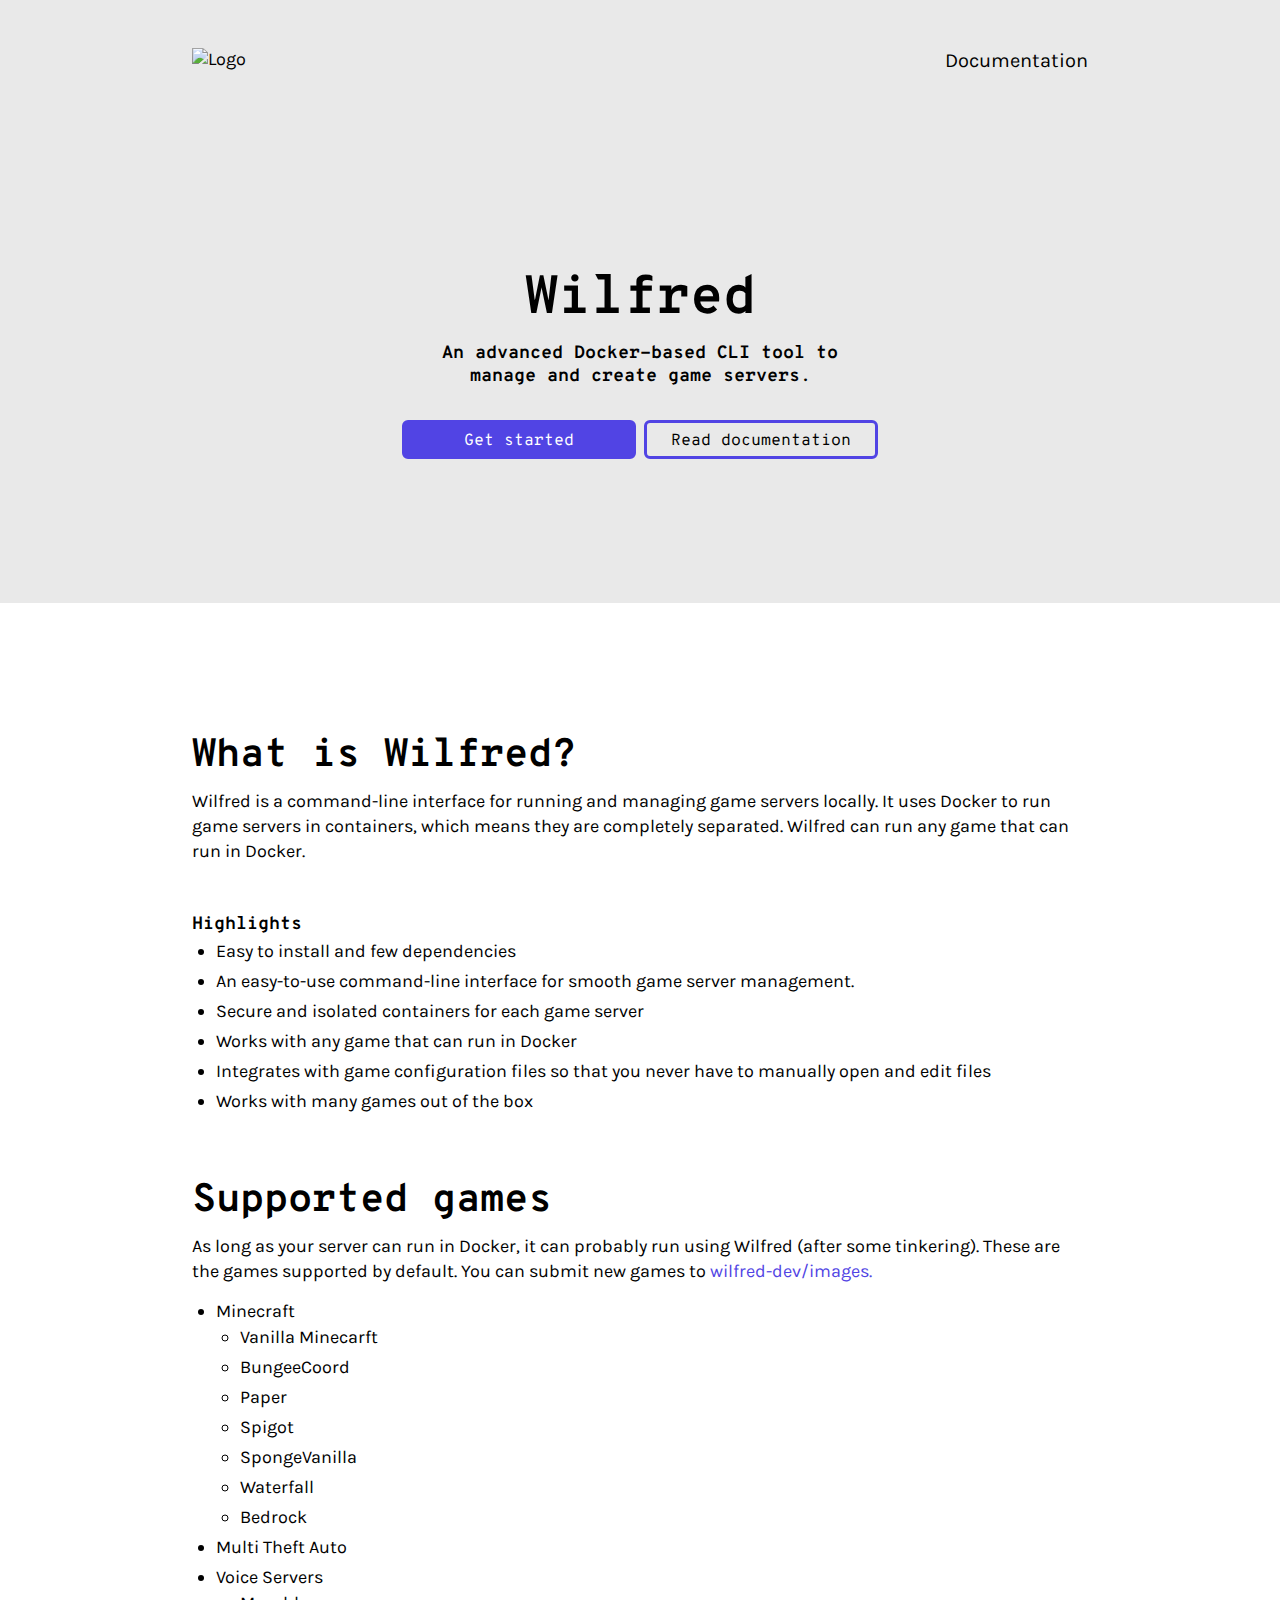
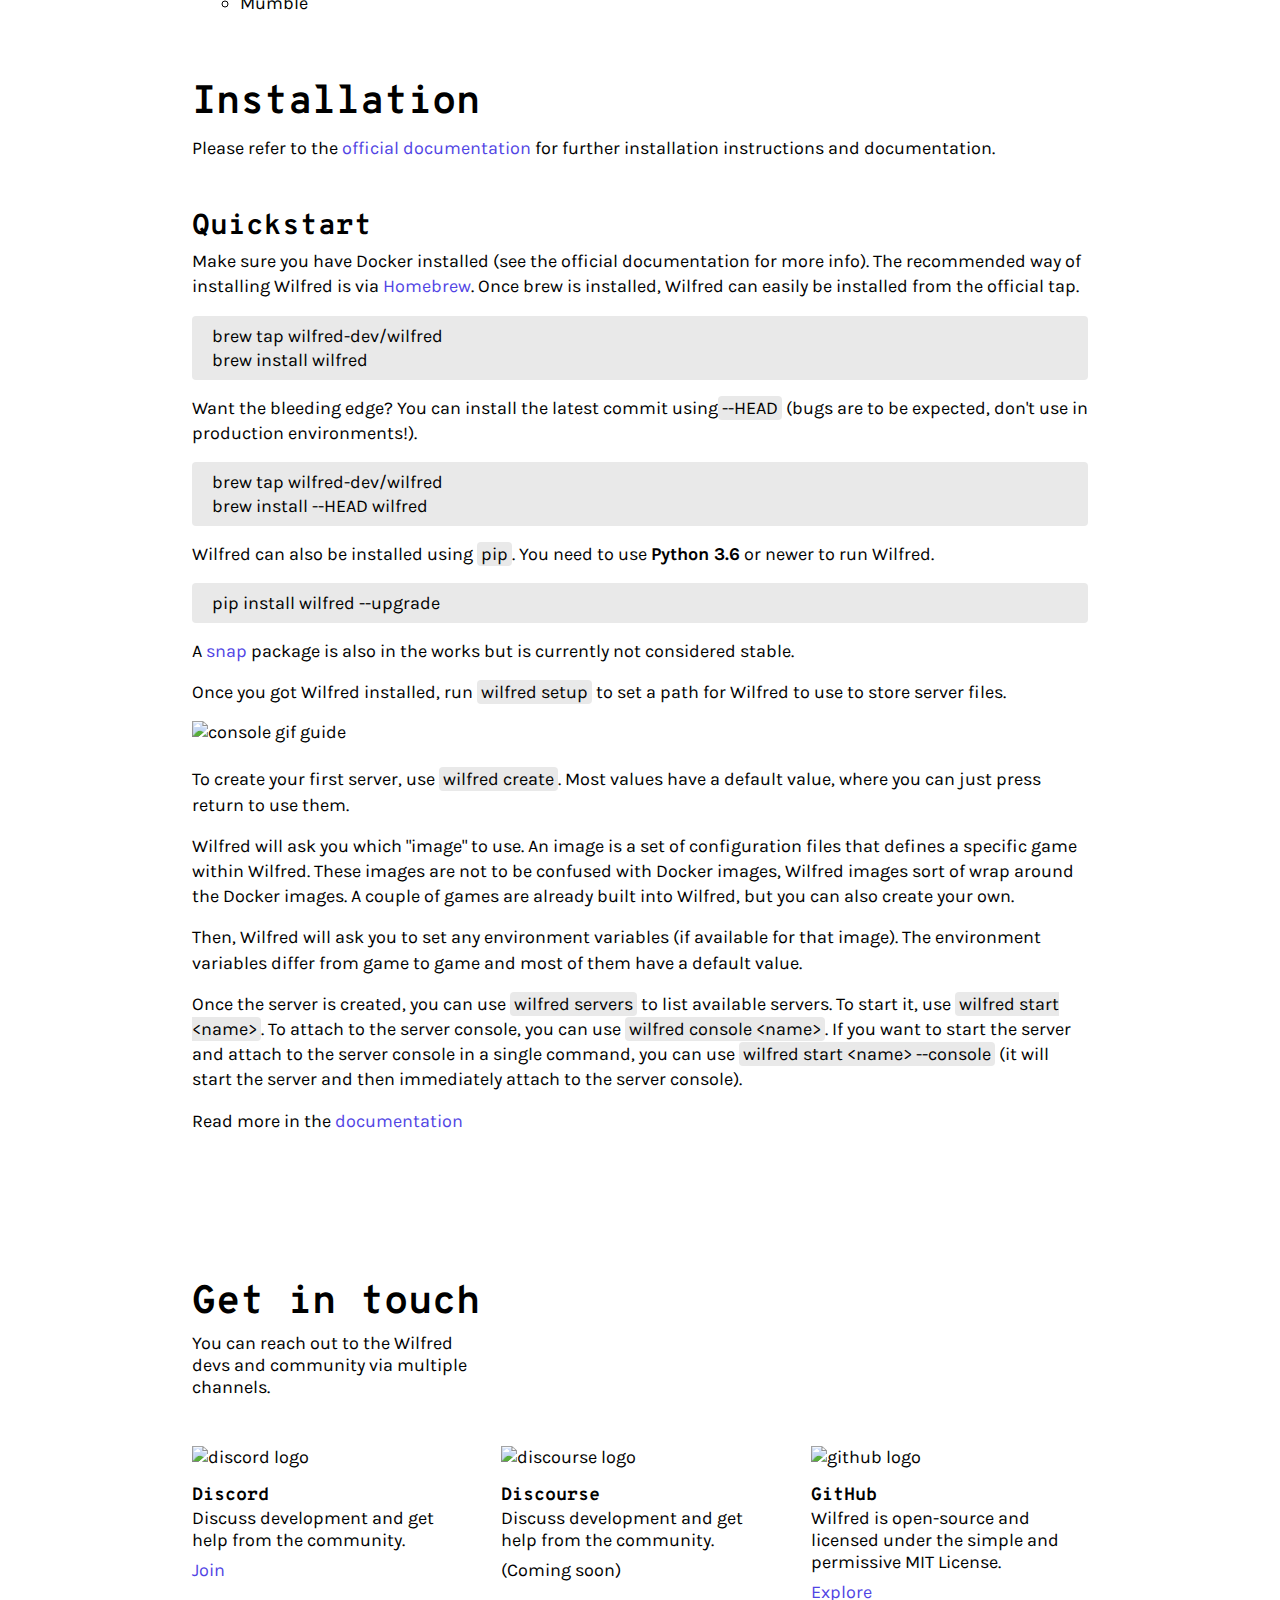
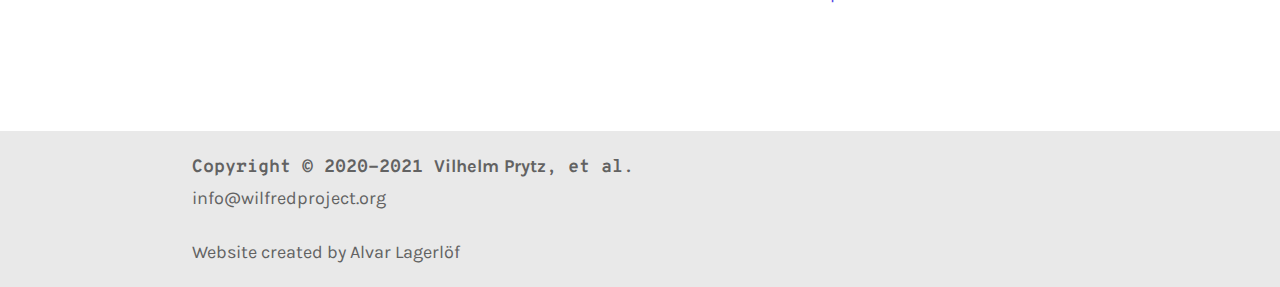
==== commit 5d5b9fcf: "Manual update to https://github.com/wilfred-dev/website/commit/eeb09b7e5535774cb4317997aceef098c66c5" ====
--- a/index.html
+++ b/index.html
@@ -1 +1 @@
-<!DOCTYPE html><html lang="en"><head><meta charset="utf-8"><link href="/favicon.ico" rel="icon"><meta content="width=device-width,initial-scale=1" name="viewport"><meta content="#FFFFFF" name="theme-color"><meta content="A CLI for managing game servers using Docker" name="description"><title>Wilfred</title><link href="/static/css/main.fc38490e.chunk.css" rel="stylesheet"><link href="https://fonts.googleapis.com" rel="preconnect"><link href="https://fonts.gstatic.com" rel="preconnect"><link href="https://raw.githubusercontent.com" rel="preconnect"></head><body><noscript>You need to enable JavaScript to run this app.</noscript><div id="root"><div class="App"><header class="Header"><div class="Spacer"><nav class="Navbar"><img alt="Logo" src="/static/media/logo.596d3326.svg"><ul><li><a href="https://docs.wilfredproject.org/en/latest/">Documentation</a></li></ul></nav><div class="HeaderCenter"><div class="inner"><h1>Wilfred</h1><h4>An advanced Docker-based CLI tool to manage and create game servers.</h4><div class="ButtonGroup"><a href="#get-started"><button class="Button primary">Get started</button></a><a href="https://docs.wilfredproject.org/en/latest/"><button class="Button secondary">Read documentation</button></a></div></div></div></div></header><div class="Content"><div class="Spacer"><h2>What is Wilfred?</h2><p>Wilfred is a command-line interface for running and managing game servers locally. It uses Docker to run game servers in containers, which means they are completely separated. Wilfred can run any game that can run in Docker.</p><h4>Highlights</h4><ul><li>Easy to install and few dependencies</li><li>An easy-to-use command-line interface for smooth game server management.</li><li>Secure and isolated containers for each game server</li><li>Works with any game that can run in Docker</li><li>Integrates with game configuration files so that you never have to manually open and edit files</li><li>Works with many games out of the box</li></ul><h2>Supported games</h2><p>As long as your server can run in Docker, it can probably run using Wilfred (after some tinkering). These are the games supported by default. You can submit new games to <a href="https://github.com/wilfred-dev/images">wilfred-dev/images.</a></p><ul><li>Minecraft<ul><li>Vanilla Minecarft</li><li>BungeeCoord</li><li>Paper</li><li>Spigot</li><li>SpongeVanilla</li><li>Waterfall</li><li>Bedrock</li></ul></li><li>Multi Theft Auto</li><li>Voice Servers<ul><li>Mumble</li></ul></li></ul><h2 id="get-started">Installation</h2><p>Please refer to the <a href="https://docs.wilfredproject.org/en/latest/#installation">official documentation</a> for further installation instructions and documentation.</p><h3>Quickstart</h3><p>Make sure you have Docker installed (see the official documentation for more info). The recommended way of installing Wilfred is via <a href="https://brew.sh/">Homebrew</a>. Once brew is installed, Wilfred can easily be installed from the official tap.</p><pre><code>brew tap wilfred-dev/wilfred</code><code>brew install wilfred</code></pre><p>Want the bleeding edge? You can install the latest commit using<code>--HEAD</code> (bugs are to be expected, don't use in production environments!).</p><pre><code>brew tap wilfred-dev/wilfred</code><code>brew install --HEAD wilfred</code></pre><p>Wilfred can also be installed using <code>pip</code>. You need to use <strong>Python 3.6</strong> or newer to run Wilfred.</p><pre><code>pip install wilfred --upgrade</code></pre><p>A <a href="https://snapcraft.io/wilfred">snap</a> package is also in the works but is currently not considered stable.</p><p>Once you got Wilfred installed, run <code>wilfred setup</code> to set a path for Wilfred to use to store server files.</p><img alt="console gif guide" src="https://raw.githubusercontent.com/wilfred-dev/wilfred/master/docs/quickstart.gif" class="quickstart"><p>To create your first server, use <code>wilfred create</code>. Most values have a default value, where you can just press return to use them.</p><p>Wilfred will ask you which "image" to use. An image is a set of configuration files that defines a specific game within Wilfred. These images are not to be confused with Docker images, Wilfred images sort of wrap around the Docker images. A couple of games are already built into Wilfred, but you can also create your own.</p><p>Then, Wilfred will ask you to set any environment variables (if available for that image). The environment variables differ from game to game and most of them have a default value.</p><p>Once the server is created, you can use <code>wilfred servers</code> to list available servers. To start it, use <code>wilfred start &lt;name></code>. To attach to the server console, you can use <code>wilfred console &lt;name></code>. If you want to start the server and attach to the server console in a single command, you can use <code>wilfred start &lt;name> --console</code> (it will start the server and then immediately attach to the server console).</p><p>Read more in the <a href="https://docs.wilfredproject.org/en/latest/">documentation</a></p></div></div><div class="GetInTouch"><div class="Spacer"><h2>Get in touch</h2><p>You can reach out to the Wilfred devs and community via multiple channels.</p><ul class="grid"><li><img alt="discord logo" src="/static/media/discord.09c992b5.svg"><h4>Discord</h4><p>Discuss development and get help from the community.</p><a href="https://wilfredproject.org/discord">Join</a></li><li><img alt="discourse logo" src="/static/media/discourse.388c6ec4.svg"><h4>Discourse</h4><p>Discuss development and get help from the community.</p><p>(Coming soon)</p></li><li><img alt="github logo" src="/static/media/github.255db585.svg"><h4>GitHub</h4><p>Wilfred is open-source and licensed under the simple and permissive MIT License.</p><a href="https://github.com/wilfred-dev/wilfred">Explore</a></li></ul></div></div><footer class="Footer"><div class="Spacer"><h4>Copyright © 2020-2021 <a href="https://vilhelmprytz.se">Vilhelm Prytz</a>, et al.</h4><a href="mailto:info@wilfredproject.org">info@wilfredproject.org</a><p>Website created by <a href="https://alvar.dev?utm_source=wilfredproject.org">Alvar Lagerlöf</a></p></div></footer></div></div><script>!function(e){function r(r){for(var n,l,f=r[0],i=r[1],p=r[2],c=0,s=[];c<f.length;c++)l=f[c],Object.prototype.hasOwnProperty.call(o,l)&&o[l]&&s.push(o[l][0]),o[l]=0;for(n in i)Object.prototype.hasOwnProperty.call(i,n)&&(e[n]=i[n]);for(a&&a(r);s.length;)s.shift()();return u.push.apply(u,p||[]),t()}function t(){for(var e,r=0;r<u.length;r++){for(var t=u[r],n=!0,f=1;f<t.length;f++){var i=t[f];0!==o[i]&&(n=!1)}n&&(u.splice(r--,1),e=l(l.s=t[0]))}return e}var n={},o={1:0},u=[];function l(r){if(n[r])return n[r].exports;var t=n[r]={i:r,l:!1,exports:{}};return e[r].call(t.exports,t,t.exports,l),t.l=!0,t.exports}l.m=e,l.c=n,l.d=function(e,r,t){l.o(e,r)||Object.defineProperty(e,r,{enumerable:!0,get:t})},l.r=function(e){"undefined"!=typeof Symbol&&Symbol.toStringTag&&Object.defineProperty(e,Symbol.toStringTag,{value:"Module"}),Object.defineProperty(e,"__esModule",{value:!0})},l.t=function(e,r){if(1&r&&(e=l(e)),8&r)return e;if(4&r&&"object"==typeof e&&e&&e.__esModule)return e;var t=Object.create(null);if(l.r(t),Object.defineProperty(t,"default",{enumerable:!0,value:e}),2&r&&"string"!=typeof e)for(var n in e)l.d(t,n,function(r){return e[r]}.bind(null,n));return t},l.n=function(e){var r=e&&e.__esModule?function(){return e.default}:function(){return e};return l.d(r,"a",r),r},l.o=function(e,r){return Object.prototype.hasOwnProperty.call(e,r)},l.p="/";var f=this["webpackJsonpwilfredproject.org"]=this["webpackJsonpwilfredproject.org"]||[],i=f.push.bind(f);f.push=r,f=f.slice();for(var p=0;p<f.length;p++)r(f[p]);var a=i;t()}([])</script><script src="/static/js/2.871fce64.chunk.js"></script><script src="/static/js/main.10e274cc.chunk.js"></script></body></html>+<!DOCTYPE html><html lang="en"><head><meta charset="utf-8"><link href="/favicon.ico" rel="icon"><meta content="width=device-width,initial-scale=1" name="viewport"><meta content="#FFFFFF" name="theme-color"><meta content="A CLI for managing game servers using Docker" name="description"><title>Wilfred</title><link href="/static/css/main.adaba077.chunk.css" rel="stylesheet"><link href="https://fonts.googleapis.com" rel="preconnect"><link href="https://raw.githubusercontent.com" rel="preconnect"><link href="https://fonts.gstatic.com" rel="preconnect"></head><body><noscript>You need to enable JavaScript to run this app.</noscript><div id="root"><div class="App"><header class="Header"><div class="Spacer"><nav class="Navbar"><img alt="Logo" src="/static/media/logo.596d3326.svg"><ul><li><a href="https://docs.wilfredproject.org/en/latest/">Documentation</a></li></ul></nav><div class="HeaderCenter"><div class="inner"><h1>Wilfred</h1><h4>An advanced Docker-based CLI tool to manage and create game servers.</h4><div class="ButtonGroup"><a href="#get-started"><button class="Button primary">Get started</button></a><a href="https://docs.wilfredproject.org/en/latest/"><button class="Button secondary">Read documentation</button></a></div></div></div></div></header><div class="Content"><div class="Spacer"><h2>What is Wilfred?</h2><p>Wilfred is a command-line interface for running and managing game servers locally. It uses Docker to run game servers in containers, which means they are completely separated. Wilfred can run any game that can run in Docker.</p><h4>Highlights</h4><ul><li>Easy to install and few dependencies</li><li>An easy-to-use command-line interface for smooth game server management.</li><li>Secure and isolated containers for each game server</li><li>Works with any game that can run in Docker</li><li>Integrates with game configuration files so that you never have to manually open and edit files</li><li>Works with many games out of the box</li></ul><h2>Supported games</h2><p>As long as your server can run in Docker, it can probably run using Wilfred (after some tinkering). These are the games supported by default. You can submit new games to <a href="https://github.com/wilfred-dev/images">wilfred-dev/images.</a></p><ul><li>Minecraft<ul><li>Vanilla Minecarft</li><li>BungeeCoord</li><li>Paper</li><li>Spigot</li><li>SpongeVanilla</li><li>Waterfall</li><li>Bedrock</li></ul></li><li>Multi Theft Auto</li><li>Voice Servers<ul><li>Mumble</li></ul></li></ul><h2 id="get-started">Installation</h2><p>Please refer to the <a href="https://docs.wilfredproject.org/en/latest/#installation">official documentation</a> for further installation instructions and documentation.</p><h3>Quickstart</h3><p>Make sure you have Docker installed (see the official documentation for more info). The recommended way of installing Wilfred is via <a href="https://brew.sh/">Homebrew</a>. Once brew is installed, Wilfred can easily be installed from the official tap.</p><pre><code>brew tap wilfred-dev/wilfred</code><code>brew install wilfred</code></pre><p>Want the bleeding edge? You can install the latest commit using<code>--HEAD</code> (bugs are to be expected, don't use in production environments!).</p><pre><code>brew tap wilfred-dev/wilfred</code><code>brew install --HEAD wilfred</code></pre><p>Wilfred can also be installed using <code>pip</code>. You need to use <strong>Python 3.6</strong> or newer to run Wilfred.</p><pre><code>pip install wilfred --upgrade</code></pre><p>A <a href="https://snapcraft.io/wilfred">snap</a> package is also in the works but is currently not considered stable.</p><p>Once you got Wilfred installed, run <code>wilfred setup</code> to set a path for Wilfred to use to store server files.</p><img alt="console gif guide" src="https://raw.githubusercontent.com/wilfred-dev/wilfred/master/docs/quickstart.gif" class="quickstart"><p>To create your first server, use <code>wilfred create</code>. Most values have a default value, where you can just press return to use them.</p><p>Wilfred will ask you which "image" to use. An image is a set of configuration files that defines a specific game within Wilfred. These images are not to be confused with Docker images, Wilfred images sort of wrap around the Docker images. A couple of games are already built into Wilfred, but you can also create your own.</p><p>Then, Wilfred will ask you to set any environment variables (if available for that image). The environment variables differ from game to game and most of them have a default value.</p><p>Once the server is created, you can use <code>wilfred servers</code> to list available servers. To start it, use <code>wilfred start &lt;name></code>. To attach to the server console, you can use <code>wilfred console &lt;name></code>. If you want to start the server and attach to the server console in a single command, you can use <code>wilfred start &lt;name> --console</code> (it will start the server and then immediately attach to the server console).</p><p>Read more in the <a href="https://docs.wilfredproject.org/en/latest/">documentation</a></p></div></div><div class="GetInTouch"><div class="Spacer"><h2>Get in touch</h2><p>You can reach out to the Wilfred devs and community via multiple channels.</p><ul class="grid"><li><img alt="discord logo" src="/static/media/discord.09c992b5.svg"><h4>Discord</h4><p>Discuss development and get help from the community.</p><a href="https://wilfredproject.org/discord">Join</a></li><li><img alt="discourse logo" src="/static/media/discourse.388c6ec4.svg"><h4>Discourse</h4><p>Discuss development and get help from the community.</p><p>(Coming soon)</p></li><li><img alt="github logo" src="/static/media/github.255db585.svg"><h4>GitHub</h4><p>Wilfred is open-source and licensed under the simple and permissive MIT License.</p><a href="https://github.com/wilfred-dev/wilfred">Explore</a></li></ul></div></div><footer class="Footer"><div class="Spacer"><h4>Copyright © 2020-2021 <a href="https://vilhelmprytz.se">Vilhelm Prytz</a>, et al.</h4><a href="mailto:info@wilfredproject.org">info@wilfredproject.org</a><p>Website created by <a href="https://alvar.dev?utm_source=wilfredproject.org">Alvar Lagerlöf</a></p></div></footer></div></div><script>!function(e){function r(r){for(var n,l,f=r[0],i=r[1],p=r[2],c=0,s=[];c<f.length;c++)l=f[c],Object.prototype.hasOwnProperty.call(o,l)&&o[l]&&s.push(o[l][0]),o[l]=0;for(n in i)Object.prototype.hasOwnProperty.call(i,n)&&(e[n]=i[n]);for(a&&a(r);s.length;)s.shift()();return u.push.apply(u,p||[]),t()}function t(){for(var e,r=0;r<u.length;r++){for(var t=u[r],n=!0,f=1;f<t.length;f++){var i=t[f];0!==o[i]&&(n=!1)}n&&(u.splice(r--,1),e=l(l.s=t[0]))}return e}var n={},o={1:0},u=[];function l(r){if(n[r])return n[r].exports;var t=n[r]={i:r,l:!1,exports:{}};return e[r].call(t.exports,t,t.exports,l),t.l=!0,t.exports}l.m=e,l.c=n,l.d=function(e,r,t){l.o(e,r)||Object.defineProperty(e,r,{enumerable:!0,get:t})},l.r=function(e){"undefined"!=typeof Symbol&&Symbol.toStringTag&&Object.defineProperty(e,Symbol.toStringTag,{value:"Module"}),Object.defineProperty(e,"__esModule",{value:!0})},l.t=function(e,r){if(1&r&&(e=l(e)),8&r)return e;if(4&r&&"object"==typeof e&&e&&e.__esModule)return e;var t=Object.create(null);if(l.r(t),Object.defineProperty(t,"default",{enumerable:!0,value:e}),2&r&&"string"!=typeof e)for(var n in e)l.d(t,n,function(r){return e[r]}.bind(null,n));return t},l.n=function(e){var r=e&&e.__esModule?function(){return e.default}:function(){return e};return l.d(r,"a",r),r},l.o=function(e,r){return Object.prototype.hasOwnProperty.call(e,r)},l.p="/";var f=this["webpackJsonpwilfredproject.org"]=this["webpackJsonpwilfredproject.org"]||[],i=f.push.bind(f);f.push=r,f=f.slice();for(var p=0;p<f.length;p++)r(f[p]);var a=i;t()}([])</script><script src="/static/js/2.871fce64.chunk.js"></script><script src="/static/js/main.10e274cc.chunk.js"></script></body></html>--- a/static/css/main.adaba077.chunk.css
+++ b/static/css/main.adaba077.chunk.css
@@ -0,0 +1,2 @@
+@import url(https://fonts.googleapis.com/css2?family=Karla&family=Overpass+Mono:wght@600&display=swap);*{margin:0;padding:0;border:none;outline:none;box-sizing:border-box;font-family:"Karla",sans-serif;-webkit-tap-highlight-color:rgba(0,0,0,0)}body{font-size:18px}:root{--color-primary:#5144e4;--color-secondary:#e9e9e9;--font-body:"Karla";--font-heading:"Overpass Mono"}h1,h2,h3,h4{font-family:"Overpass Mono"}h1{font-size:3em}h2{font-size:2.2em}h3{font-size:1.6em}a{color:#000;text-decoration:none}a:hover{text-decoration:underline}@media only screen and (max-width:1000px){body{font-size:16px}h1{font-size:2.5em}h2{font-size:1.8em}h3{font-size:1.5em}h4{font-size:1em}}.Header{background:var(--color-secondary);padding:48px 0}@media only screen and (max-width:1000px){.Header{padding:16px 0}}.Navbar{display:-webkit-flex;display:flex;-webkit-flex-direction:row;flex-direction:row;-webkit-align-items:center;align-items:center;-webkit-justify-content:space-between;justify-content:space-between;padding-bottom:96px}.Navbar img{height:25px}.Navbar ul{list-style:none;display:-webkit-flex;display:flex;-webkit-flex-direction:row;flex-direction:row}.Navbar ul li a{font-size:20px}@media only screen and (max-width:1000px){.Navbar img{height:20px}.Navbar ul li a{font-size:16px}}.Spacer{width:70%;max-width:1200px;margin:0 auto}@media only screen and (max-width:1000px){.Spacer{width:100%;padding:0 24px;max-width:unset}}.HeaderCenter{margin:96px 0;display:-webkit-flex;display:flex;-webkit-flex-direction:row;flex-direction:row;-webkit-justify-content:center;justify-content:center;text-align:center}.HeaderCenter .inner{max-width:500px;display:-webkit-flex;display:flex;-webkit-flex-direction:column;flex-direction:column;-webkit-align-items:center;align-items:center}.HeaderCenter .inner h1{margin-bottom:8px}.HeaderCenter .inner h4{margin-bottom:32px;max-width:400px}@media only screen and (max-width:1000px){.HeaderCenter{margin-top:0;margin-bottom:48px}}.Button{padding:8px 24px 5px;border-radius:6px;font-size:.9em;font-family:var(--font-heading);cursor:pointer;border:3px solid red;background:red;white-space:nowrap}.Button.primary{background:var(--color-primary);color:#fff}.Button.primary,.Button.secondary{border:3px solid var(--color-primary)}.Button.secondary{background:none}.ButtonGroup{display:grid;grid-template-columns:1fr 1fr;grid-gap:8px}.ButtonGroup .Button{width:100%}@media only screen and (max-width:1000px){.ButtonGroup{display:grid;grid-template-columns:1fr;grid-gap:16px}}.Content{padding:128px 0}.Content h2:first-child{margin-top:0}.Content h2{margin-top:64px;margin-bottom:8px}.Content h3,.Content h4{margin-top:48px;margin-bottom:4px}.Content ul{margin-top:4px;margin-left:24px}.Content ul li{margin-bottom:8px}.Content p{margin-bottom:16px;line-height:1.4}.Content img{width:100%;margin-bottom:24px}.Content code{background:var(--color-secondary);border-radius:4px;padding:1px 4px}.Content a{color:var(--color-primary)}.Content pre{display:-webkit-flex;display:flex;-webkit-flex-direction:column;flex-direction:column;background:var(--color-secondary);padding:8px 16px;border-radius:4px;margin-bottom:16px}@media only screen and (max-width:1000px){.Content{padding:32px 0}}.Footer{background:var(--color-secondary);padding:24px 0}.Footer *{color:#626262}.Footer h4{margin-bottom:8px}.Footer p{margin-top:32px}@media only screen and (max-width:1000px){.Footer *{text-align:center}}.GetInTouch{display:-webkit-flex;display:flex;-webkit-flex-direction:column;flex-direction:column;-webkit-align-items:center;align-items:center;margin-bottom:128px}.GetInTouch h2{margin-bottom:4px}.GetInTouch p{margin-bottom:48px;max-width:25ch}.GetInTouch ul.grid{list-style:none;display:grid;grid-template-columns:1fr 1fr 1fr;grid-gap:32px}.GetInTouch ul.grid li img{width:50px;margin-bottom:16px}.GetInTouch ul.grid li p{margin-bottom:8px;max-width:unset}.GetInTouch ul.grid li a{color:var(--color-primary)}@media only screen and (max-width:1000px){.GetInTouch ul.grid{list-style:none;display:grid;grid-template-columns:1fr 1fr;grid-template-rows:1fr 1fr;grid-gap:32px}}@media only screen and (max-width:600px){.GetInTouch ul.grid{list-style:none;display:grid;grid-template-columns:1fr;grid-template-rows:1fr 1fr 1fr;grid-gap:32px}}
+/*# sourceMappingURL=main.adaba077.chunk.css.map */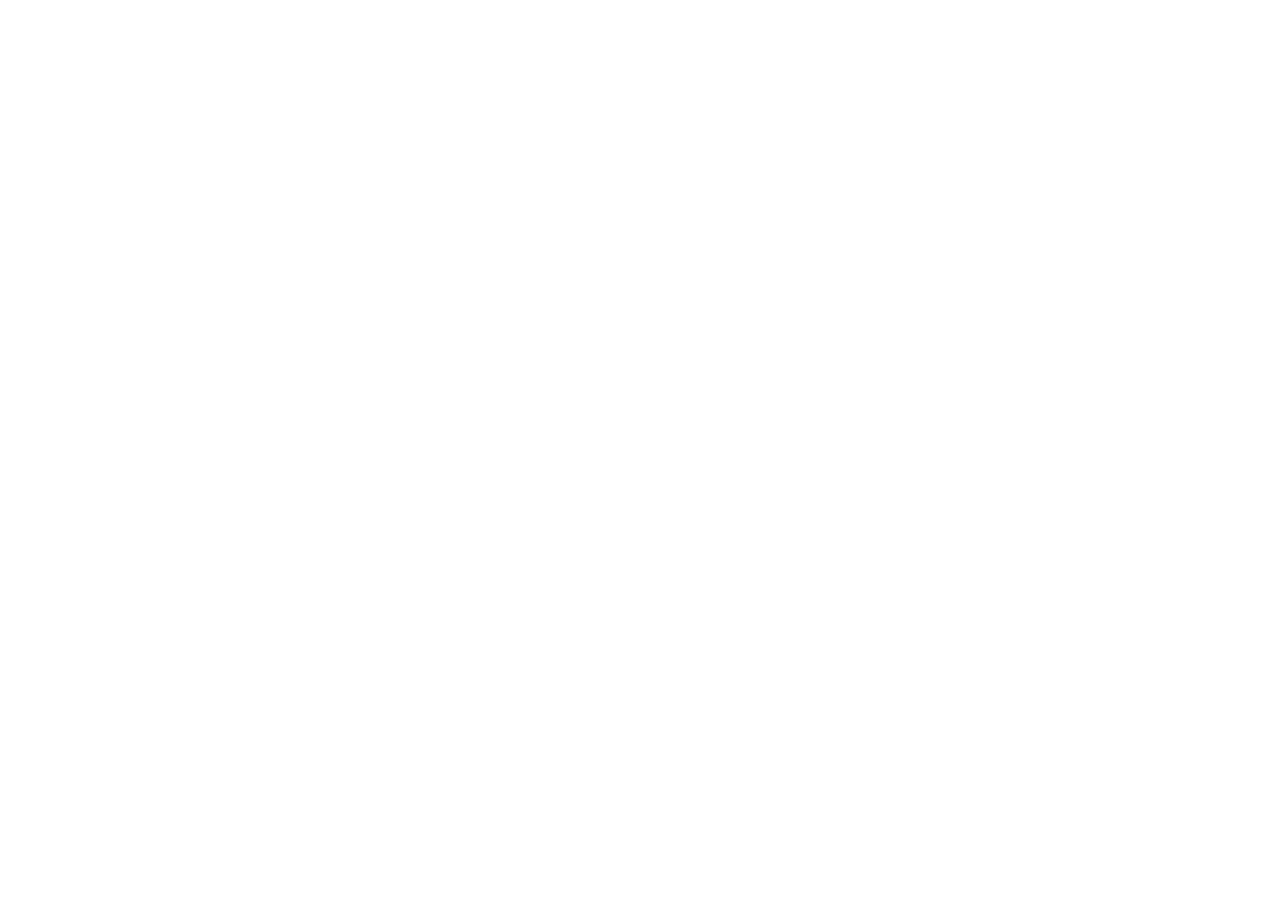
==== commit 9dfcf84f: "Manual update to https://github.com/wilfred-dev/website/commit/ed92d0fc6fb7338a226f3f1f9e35120108759" ====
--- a/index.html
+++ b/index.html
@@ -1 +1 @@
-<!DOCTYPE html><html lang="en"><head><meta charset="utf-8"><link href="/favicon.ico" rel="icon"><meta content="width=device-width,initial-scale=1" name="viewport"><meta content="#FFFFFF" name="theme-color"><meta content="A CLI for managing game servers using Docker" name="description"><title>Wilfred</title><link href="/static/css/main.adaba077.chunk.css" rel="stylesheet"><link href="https://fonts.googleapis.com" rel="preconnect"><link href="https://raw.githubusercontent.com" rel="preconnect"><link href="https://fonts.gstatic.com" rel="preconnect"></head><body><noscript>You need to enable JavaScript to run this app.</noscript><div id="root"><div class="App"><header class="Header"><div class="Spacer"><nav class="Navbar"><img alt="Logo" src="/static/media/logo.596d3326.svg"><ul><li><a href="https://docs.wilfredproject.org/en/latest/">Documentation</a></li></ul></nav><div class="HeaderCenter"><div class="inner"><h1>Wilfred</h1><h4>An advanced Docker-based CLI tool to manage and create game servers.</h4><div class="ButtonGroup"><a href="#get-started"><button class="Button primary">Get started</button></a><a href="https://docs.wilfredproject.org/en/latest/"><button class="Button secondary">Read documentation</button></a></div></div></div></div></header><div class="Content"><div class="Spacer"><h2>What is Wilfred?</h2><p>Wilfred is a command-line interface for running and managing game servers locally. It uses Docker to run game servers in containers, which means they are completely separated. Wilfred can run any game that can run in Docker.</p><h4>Highlights</h4><ul><li>Easy to install and few dependencies</li><li>An easy-to-use command-line interface for smooth game server management.</li><li>Secure and isolated containers for each game server</li><li>Works with any game that can run in Docker</li><li>Integrates with game configuration files so that you never have to manually open and edit files</li><li>Works with many games out of the box</li></ul><h2>Supported games</h2><p>As long as your server can run in Docker, it can probably run using Wilfred (after some tinkering). These are the games supported by default. You can submit new games to <a href="https://github.com/wilfred-dev/images">wilfred-dev/images.</a></p><ul><li>Minecraft<ul><li>Vanilla Minecarft</li><li>BungeeCoord</li><li>Paper</li><li>Spigot</li><li>SpongeVanilla</li><li>Waterfall</li><li>Bedrock</li></ul></li><li>Multi Theft Auto</li><li>Voice Servers<ul><li>Mumble</li></ul></li></ul><h2 id="get-started">Installation</h2><p>Please refer to the <a href="https://docs.wilfredproject.org/en/latest/#installation">official documentation</a> for further installation instructions and documentation.</p><h3>Quickstart</h3><p>Make sure you have Docker installed (see the official documentation for more info). The recommended way of installing Wilfred is via <a href="https://brew.sh/">Homebrew</a>. Once brew is installed, Wilfred can easily be installed from the official tap.</p><pre><code>brew tap wilfred-dev/wilfred</code><code>brew install wilfred</code></pre><p>Want the bleeding edge? You can install the latest commit using<code>--HEAD</code> (bugs are to be expected, don't use in production environments!).</p><pre><code>brew tap wilfred-dev/wilfred</code><code>brew install --HEAD wilfred</code></pre><p>Wilfred can also be installed using <code>pip</code>. You need to use <strong>Python 3.6</strong> or newer to run Wilfred.</p><pre><code>pip install wilfred --upgrade</code></pre><p>A <a href="https://snapcraft.io/wilfred">snap</a> package is also in the works but is currently not considered stable.</p><p>Once you got Wilfred installed, run <code>wilfred setup</code> to set a path for Wilfred to use to store server files.</p><img alt="console gif guide" src="https://raw.githubusercontent.com/wilfred-dev/wilfred/master/docs/quickstart.gif" class="quickstart"><p>To create your first server, use <code>wilfred create</code>. Most values have a default value, where you can just press return to use them.</p><p>Wilfred will ask you which "image" to use. An image is a set of configuration files that defines a specific game within Wilfred. These images are not to be confused with Docker images, Wilfred images sort of wrap around the Docker images. A couple of games are already built into Wilfred, but you can also create your own.</p><p>Then, Wilfred will ask you to set any environment variables (if available for that image). The environment variables differ from game to game and most of them have a default value.</p><p>Once the server is created, you can use <code>wilfred servers</code> to list available servers. To start it, use <code>wilfred start &lt;name></code>. To attach to the server console, you can use <code>wilfred console &lt;name></code>. If you want to start the server and attach to the server console in a single command, you can use <code>wilfred start &lt;name> --console</code> (it will start the server and then immediately attach to the server console).</p><p>Read more in the <a href="https://docs.wilfredproject.org/en/latest/">documentation</a></p></div></div><div class="GetInTouch"><div class="Spacer"><h2>Get in touch</h2><p>You can reach out to the Wilfred devs and community via multiple channels.</p><ul class="grid"><li><img alt="discord logo" src="/static/media/discord.09c992b5.svg"><h4>Discord</h4><p>Discuss development and get help from the community.</p><a href="https://wilfredproject.org/discord">Join</a></li><li><img alt="discourse logo" src="/static/media/discourse.388c6ec4.svg"><h4>Discourse</h4><p>Discuss development and get help from the community.</p><p>(Coming soon)</p></li><li><img alt="github logo" src="/static/media/github.255db585.svg"><h4>GitHub</h4><p>Wilfred is open-source and licensed under the simple and permissive MIT License.</p><a href="https://github.com/wilfred-dev/wilfred">Explore</a></li></ul></div></div><footer class="Footer"><div class="Spacer"><h4>Copyright © 2020-2021 <a href="https://vilhelmprytz.se">Vilhelm Prytz</a>, et al.</h4><a href="mailto:info@wilfredproject.org">info@wilfredproject.org</a><p>Website created by <a href="https://alvar.dev?utm_source=wilfredproject.org">Alvar Lagerlöf</a></p></div></footer></div></div><script>!function(e){function r(r){for(var n,l,f=r[0],i=r[1],p=r[2],c=0,s=[];c<f.length;c++)l=f[c],Object.prototype.hasOwnProperty.call(o,l)&&o[l]&&s.push(o[l][0]),o[l]=0;for(n in i)Object.prototype.hasOwnProperty.call(i,n)&&(e[n]=i[n]);for(a&&a(r);s.length;)s.shift()();return u.push.apply(u,p||[]),t()}function t(){for(var e,r=0;r<u.length;r++){for(var t=u[r],n=!0,f=1;f<t.length;f++){var i=t[f];0!==o[i]&&(n=!1)}n&&(u.splice(r--,1),e=l(l.s=t[0]))}return e}var n={},o={1:0},u=[];function l(r){if(n[r])return n[r].exports;var t=n[r]={i:r,l:!1,exports:{}};return e[r].call(t.exports,t,t.exports,l),t.l=!0,t.exports}l.m=e,l.c=n,l.d=function(e,r,t){l.o(e,r)||Object.defineProperty(e,r,{enumerable:!0,get:t})},l.r=function(e){"undefined"!=typeof Symbol&&Symbol.toStringTag&&Object.defineProperty(e,Symbol.toStringTag,{value:"Module"}),Object.defineProperty(e,"__esModule",{value:!0})},l.t=function(e,r){if(1&r&&(e=l(e)),8&r)return e;if(4&r&&"object"==typeof e&&e&&e.__esModule)return e;var t=Object.create(null);if(l.r(t),Object.defineProperty(t,"default",{enumerable:!0,value:e}),2&r&&"string"!=typeof e)for(var n in e)l.d(t,n,function(r){return e[r]}.bind(null,n));return t},l.n=function(e){var r=e&&e.__esModule?function(){return e.default}:function(){return e};return l.d(r,"a",r),r},l.o=function(e,r){return Object.prototype.hasOwnProperty.call(e,r)},l.p="/";var f=this["webpackJsonpwilfredproject.org"]=this["webpackJsonpwilfredproject.org"]||[],i=f.push.bind(f);f.push=r,f=f.slice();for(var p=0;p<f.length;p++)r(f[p]);var a=i;t()}([])</script><script src="/static/js/2.871fce64.chunk.js"></script><script src="/static/js/main.10e274cc.chunk.js"></script></body></html>+<!doctype html><html lang="en"><head><meta charset="utf-8"/><link rel="icon" href="/favicon.ico"/><meta name="viewport" content="width=device-width,initial-scale=1"/><meta name="theme-color" content="#FFFFFF"/><meta name="description" content="A CLI for managing game servers using Docker"/><title>Wilfred</title><link href="/static/css/main.98047a60.chunk.css" rel="stylesheet"></head><body><noscript>You need to enable JavaScript to run this app.</noscript><div id="root"></div><script>!function(e){function r(r){for(var n,l,f=r[0],i=r[1],p=r[2],c=0,s=[];c<f.length;c++)l=f[c],Object.prototype.hasOwnProperty.call(o,l)&&o[l]&&s.push(o[l][0]),o[l]=0;for(n in i)Object.prototype.hasOwnProperty.call(i,n)&&(e[n]=i[n]);for(a&&a(r);s.length;)s.shift()();return u.push.apply(u,p||[]),t()}function t(){for(var e,r=0;r<u.length;r++){for(var t=u[r],n=!0,f=1;f<t.length;f++){var i=t[f];0!==o[i]&&(n=!1)}n&&(u.splice(r--,1),e=l(l.s=t[0]))}return e}var n={},o={1:0},u=[];function l(r){if(n[r])return n[r].exports;var t=n[r]={i:r,l:!1,exports:{}};return e[r].call(t.exports,t,t.exports,l),t.l=!0,t.exports}l.m=e,l.c=n,l.d=function(e,r,t){l.o(e,r)||Object.defineProperty(e,r,{enumerable:!0,get:t})},l.r=function(e){"undefined"!=typeof Symbol&&Symbol.toStringTag&&Object.defineProperty(e,Symbol.toStringTag,{value:"Module"}),Object.defineProperty(e,"__esModule",{value:!0})},l.t=function(e,r){if(1&r&&(e=l(e)),8&r)return e;if(4&r&&"object"==typeof e&&e&&e.__esModule)return e;var t=Object.create(null);if(l.r(t),Object.defineProperty(t,"default",{enumerable:!0,value:e}),2&r&&"string"!=typeof e)for(var n in e)l.d(t,n,function(r){return e[r]}.bind(null,n));return t},l.n=function(e){var r=e&&e.__esModule?function(){return e.default}:function(){return e};return l.d(r,"a",r),r},l.o=function(e,r){return Object.prototype.hasOwnProperty.call(e,r)},l.p="/";var f=this["webpackJsonpwilfredproject.org"]=this["webpackJsonpwilfredproject.org"]||[],i=f.push.bind(f);f.push=r,f=f.slice();for(var p=0;p<f.length;p++)r(f[p]);var a=i;t()}([])</script><script src="/static/js/2.63d1ba82.chunk.js"></script><script src="/static/js/main.970a99a8.chunk.js"></script></body></html>